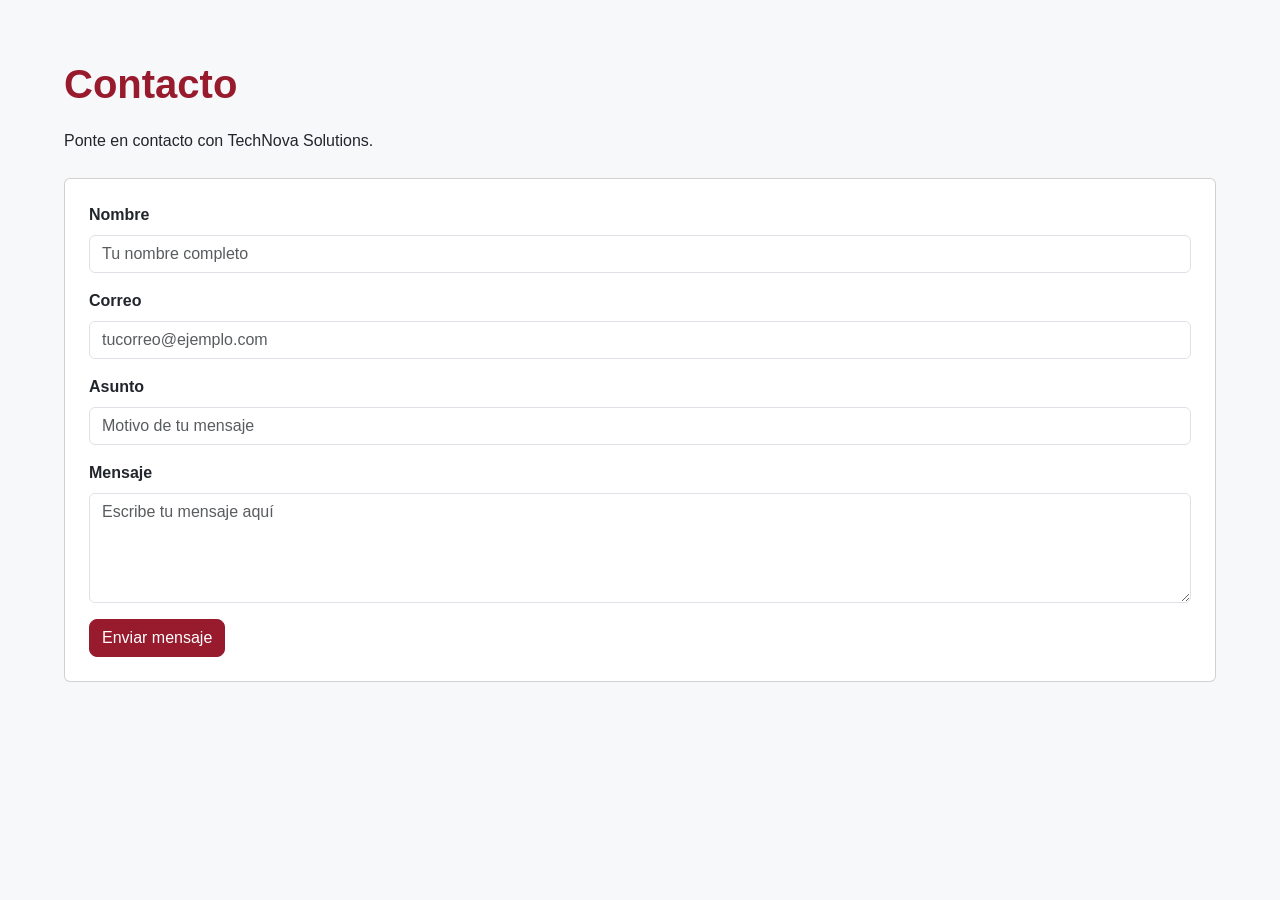
==== contacto.html @ 4f4bbd81 "feat(validacion): agrega listener base al formulario de contacto" ====
<!DOCTYPE html>
<html lang="es">

<head>
    <meta charset="UTF-8">
    <meta name="viewport" content="width=device-width, initial-scale=1.0">

    <title>Contacto | TechNova Solutions</title>

    <!-- Bootstrap CSS -->
    <link
        href="https://cdn.jsdelivr.net/npm/bootstrap@5.3.3/dist/css/bootstrap.min.css"
        rel="stylesheet"
    >

    <!-- CSS del proyecto -->
    <link rel="stylesheet" href="css/styles.css">
</head>

<body>

    <!-- =========================================
         NAVBAR - INTEGRANTE 1
    ========================================== -->
    <header>
        <!-- Navbar común del proyecto -->
    </header>


    <main>

        <!-- =========================================
             CONTACTO - INTEGRANTE 5
        ========================================== -->
        <section class="section">

            <div class="container-team">

                <h1 class="section-title">
                    Contacto
                </h1>

                <p>
                    Ponte en contacto con TechNova Solutions.
                </p>

               <div class="card p-4 mt-4">
    <form id="form-contacto">

        <div class="mb-3">
            <label for="nombre" class="form-label">Nombre</label>
            <input type="text" class="form-control" id="nombre" name="nombre" placeholder="Tu nombre completo" required>
        </div>

        <div class="mb-3">
            <label for="correo" class="form-label">Correo</label>
<input type="email" class="form-control" id="correo" name="correo" placeholder="tucorreo@ejemplo.com" required>
        </div>

        <div class="mb-3">
            <label for="asunto" class="form-label">Asunto</label>
           <input type="text" class="form-control" id="asunto" name="asunto" placeholder="Motivo de tu mensaje" required>
        </div>

        <div class="mb-3">
            <label for="mensaje" class="form-label">Mensaje</label>
            <textarea class="form-control" id="mensaje" name="mensaje" rows="4" placeholder="Escribe tu mensaje aquí" required></textarea>
        </div>

        <div id="contacto-feedback" class="mb-3"></div>

        <button type="submit" class="btn btn-primary">Enviar mensaje</button>

    </form>
</div>


               <script>
document.getElementById('form-contacto').addEventListener('submit', function (e) {
    e.preventDefault();

    const nombre = document.getElementById('nombre').value.trim();
    const correo = document.getElementById('correo').value.trim();
    const asunto = document.getElementById('asunto').value.trim();
    const mensaje = document.getElementById('mensaje').value.trim();
    const feedback = document.getElementById('contacto-feedback');
});
</script>

            </div>

        </section>

    </main>


    <!-- =========================================
         FOOTER - INTEGRANTE 1
    ========================================== -->
    <footer>
        <!-- Footer común del proyecto -->
    </footer>


    <!-- Bootstrap JavaScript -->
    <script
        src="https://cdn.jsdelivr.net/npm/bootstrap@5.3.3/dist/js/bootstrap.bundle.min.js">
    </script>

    <!-- JavaScript del proyecto -->
    <script src="js/main.js"></script>

</body>

</html>
---- css/styles.css ----
/* =========================================
   TECHNOVA SOLUTIONS
   ESTILOS GENERALES DEL PROYECTO
========================================= */

:root {
  --color-primary: #971a2d;
  --color-secondary: #244779;
  --color-success: #278c57;
  --color-accent: #d98a00;
  --color-text: #22252b;
  --color-bg: #f7f8fa;
  --color-white: #ffffff;
  --color-border: #e5e7eb;
}

/* =========================================
   CONFIGURACIÓN GENERAL
========================================= */

* {
  box-sizing: border-box;
}

html {
  scroll-behavior: smooth;
}

body {
  margin: 0;
  padding: 0;
  font-family: Arial, Helvetica, sans-serif;
  color: var(--color-text);
  background-color: var(--color-bg);
}

/* =========================================
   TEXTOS
========================================= */

h1,
h2,
h3,
h4,
h5,
h6 {
  font-family: Arial, Helvetica, sans-serif;
  font-weight: 700;
}

p {
  line-height: 1.6;
}

.section-title {
  color: var(--color-primary);
  font-weight: 700;
  margin-bottom: 20px;
}

/* =========================================
   BOTONES
========================================= */

.btn-team {
  display: inline-block;
  background-color: var(--color-secondary);
  color: var(--color-white);
  border: none;
  border-radius: 8px;
  padding: 10px 18px;
  text-decoration: none;
  cursor: pointer;
  transition: 0.3s ease;
}

.btn-team:hover {
  background-color: var(--color-primary);
  color: var(--color-white);
}

/* =========================================
   TARJETAS
========================================= */

.card-team {
  background-color: var(--color-white);
  border: 1px solid var(--color-border);
  border-radius: 12px;
  padding: 20px;
  box-shadow: 0 4px 14px rgba(0, 0, 0, 0.08);
  transition: 0.3s ease;
}

.card-team:hover {
  transform: translateY(-4px);
  box-shadow: 0 6px 18px rgba(0, 0, 0, 0.12);
}

/* =========================================
   CONTENEDORES
========================================= */

.section {
  padding: 60px 0;
}

.container-team {
  width: 90%;
  max-width: 1200px;
  margin: 0 auto;
}

/* =========================================
   INICIO - INTEGRANTE 1
========================================= */

/* =========================================
   NAVBAR Y FOOTER - INTEGRANTE 1
========================================= */

/* =========================================
   SERVICIOS - INTEGRANTE 2
========================================= */

.card-team h3 {
  color: var(--color-secondary);
  margin-bottom: 12px;
}

.card-team p {
  font-size: 15px;
  color: var(--color-text);
}

.card-team .btn-team {
  margin-top: 10px;
  font-size: 14px;
}

/* =========================================
   FILTRO DE SERVICIOS - INTEGRANTE 2
========================================= */

/* =========================================
   SOLUCIONES - INTEGRANTE 3
========================================= */

/* =========================================
   DETALLE DE SOLUCIÓN - INTEGRANTE 3
========================================= */

/* =========================================
   NOSOTROS - INTEGRANTE 4
========================================= */

/* =========================================
   EQUIPO - INTEGRANTE 4
========================================= */

/* ===== CONTACTO - INTEGRANTE 5 ===== */
#form-contacto .form-label {
    font-weight: 600;
    color: var(--color-text);
}

#form-contacto .form-control:focus {
    border-color: var(--color-secondary);
    box-shadow: 0 0 0 0.2rem rgba(36, 71, 121, 0.25);
}

#form-contacto .btn-primary {
    background-color: var(--color-primary);
    border-color: var(--color-primary);
    border-radius: 8px;
}
@media (max-width: 576px) {
    #form-contacto {
        padding: 0.5rem;
    }
}

/* =========================================
   VALIDACIÓN DE CONTACTO - INTEGRANTE 5
========================================= */

/* =========================================
   FAQ - INTEGRANTE 6
========================================= */
.faq-section {
    padding: 60px 0;
}

.faq-intro {
    margin-bottom: 30px;
    color: var(--color-text);
}

.faq-accordion {
    max-width: 900px;
    margin: 0 auto;
}

.faq-accordion .accordion-item {
    border: 1px solid var(--color-border);
    border-radius: 12px;
    margin-bottom: 15px;
    overflow: hidden;
    background-color: var(--color-white);
    box-shadow: 0 4px 14px rgba(0, 0, 0, 0.08);
}

.faq-accordion .accordion-button {
    font-weight: 700;
    color: var(--color-secondary);
    background-color: var(--color-white);
}

.faq-accordion .accordion-button:not(.collapsed) {
    color: var(--color-white);
    background-color: var(--color-primary);
    box-shadow: none;
}

.faq-accordion .accordion-button:focus {
    box-shadow: none;
    border-color: transparent;
}

.faq-accordion .accordion-body {
    color: var(--color-text);
    background-color: var(--color-white);
    line-height: 1.6;
}

/* =========================================
   TESTIMONIOS - INTEGRANTE 6
========================================= */

/* =========================================
   RESPONSIVE GENERAL
========================================= */

@media (max-width: 768px) {
  .section {
    padding: 40px 0;
  }

  .container-team {
    width: 94%;
  }
}
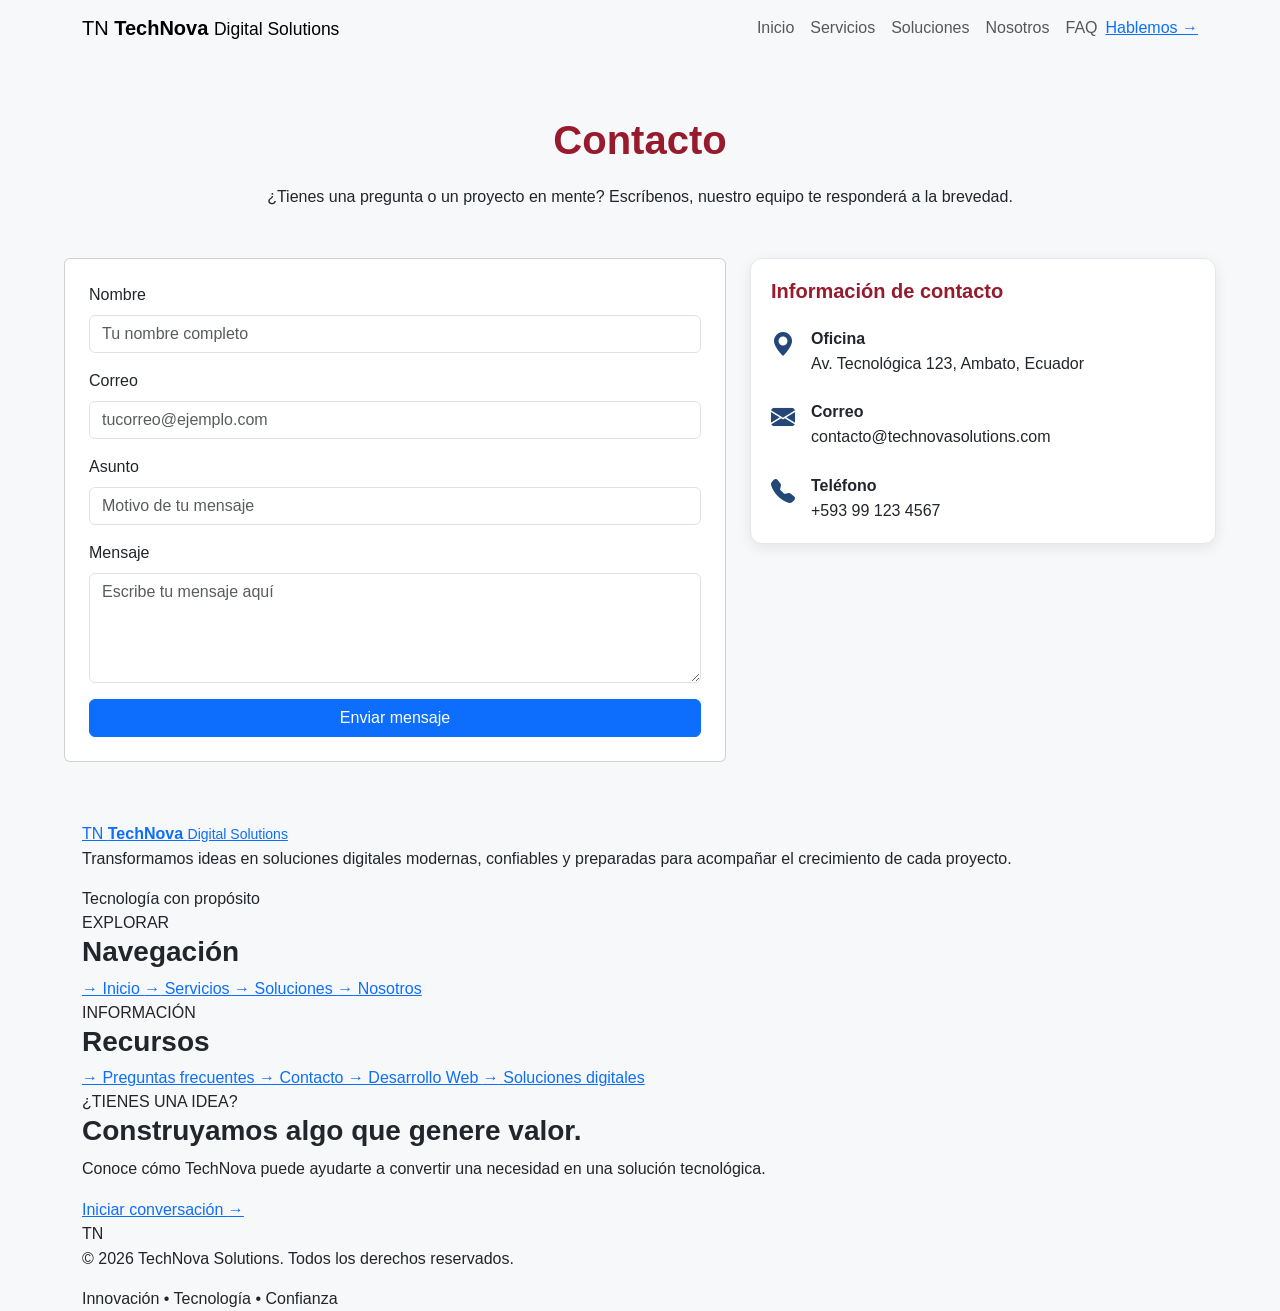
==== commit c443f5eb: "style(contacto): mejora el diseno con layout de dos columnas e informacion de contacto" ====
--- a/contacto.html
+++ b/contacto.html
@@ -15,6 +15,7 @@
 
     <!-- CSS del proyecto -->
     <link rel="stylesheet" href="css/styles.css">
+    <!-- Bootstrap Icons --> <link rel="stylesheet" href="https://cdn.jsdelivr.net/npm/bootstrap-icons@1.11.3/font/bootstrap-icons.css">
 </head>
 
 <body>
@@ -36,46 +37,81 @@
 
             <div class="container-team">
 
-                <h1 class="section-title">
+                <h1 class="section-title text-center">
                     Contacto
                 </h1>
 
-                <p>
-                    Ponte en contacto con TechNova Solutions.
+                <p class="text-center mb-5">
+                    ¿Tienes una pregunta o un proyecto en mente? Escríbenos, nuestro equipo te responderá a la brevedad.
                 </p>
 
-               <div class="card p-4 mt-4">
-    <form id="form-contacto">
+                <div class="row g-4 align-items-start">
 
-        <div class="mb-3">
-            <label for="nombre" class="form-label">Nombre</label>
-            <input type="text" class="form-control" id="nombre" name="nombre" placeholder="Tu nombre completo" required>
-        </div>
+                    <div class="col-lg-7">
+                        <div class="card p-4">
+                            <form id="form-contacto" novalidate>
 
-        <div class="mb-3">
-            <label for="correo" class="form-label">Correo</label>
-<input type="email" class="form-control" id="correo" name="correo" placeholder="tucorreo@ejemplo.com" required>
-        </div>
+                                <div class="mb-3">
+                                    <label for="nombre" class="form-label">Nombre</label>
+                                    <input type="text" class="form-control" id="nombre" name="nombre" placeholder="Tu nombre completo" required>
+                                </div>
 
-        <div class="mb-3">
-            <label for="asunto" class="form-label">Asunto</label>
-           <input type="text" class="form-control" id="asunto" name="asunto" placeholder="Motivo de tu mensaje" required>
-        </div>
+                                <div class="mb-3">
+                                    <label for="correo" class="form-label">Correo</label>
+                                    <input type="email" class="form-control" id="correo" name="correo" placeholder="tucorreo@ejemplo.com" required>
+                                </div>
 
-        <div class="mb-3">
-            <label for="mensaje" class="form-label">Mensaje</label>
-            <textarea class="form-control" id="mensaje" name="mensaje" rows="4" placeholder="Escribe tu mensaje aquí" required></textarea>
-        </div>
+                                <div class="mb-3">
+                                    <label for="asunto" class="form-label">Asunto</label>
+                                    <input type="text" class="form-control" id="asunto" name="asunto" placeholder="Motivo de tu mensaje" required>
+                                </div>
 
-        <div id="contacto-feedback" class="mb-3"></div>
+                                <div class="mb-3">
+                                    <label for="mensaje" class="form-label">Mensaje</label>
+                                    <textarea class="form-control" id="mensaje" name="mensaje" rows="4" placeholder="Escribe tu mensaje aquí" required></textarea>
+                                </div>
 
-        <button type="submit" class="btn btn-primary">Enviar mensaje</button>
+                                <div id="contacto-feedback" class="mb-3"></div>
 
-    </form>
-</div>
+                                <button type="submit" class="btn btn-primary w-100">Enviar mensaje</button>
 
+                            </form>
+                        </div>
+                    </div>
 
-               <script>
+                    <div class="col-lg-5">
+                        <div class="card-team h-100">
+                            <h5 class="mb-4" style="color: var(--color-primary);">Información de contacto</h5>
+
+                            <div class="d-flex align-items-start mb-4">
+                                <i class="bi bi-geo-alt-fill fs-4 me-3" style="color: var(--color-secondary);"></i>
+                                <div>
+                                    <strong>Oficina</strong>
+                                    <p class="mb-0">Av. Tecnológica 123, Ambato, Ecuador</p>
+                                </div>
+                            </div>
+
+                            <div class="d-flex align-items-start mb-4">
+                                <i class="bi bi-envelope-fill fs-4 me-3" style="color: var(--color-secondary);"></i>
+                                <div>
+                                    <strong>Correo</strong>
+                                    <p class="mb-0">contacto@technovasolutions.com</p>
+                                </div>
+                            </div>
+
+                            <div class="d-flex align-items-start">
+                                <i class="bi bi-telephone-fill fs-4 me-3" style="color: var(--color-secondary);"></i>
+                                <div>
+                                    <strong>Teléfono</strong>
+                                    <p class="mb-0">+593 99 123 4567</p>
+                                </div>
+                            </div>
+                        </div>
+                    </div>
+
+                </div>
+
+                <script>
 document.getElementById('form-contacto').addEventListener('submit', function (e) {
     e.preventDefault();
 
@@ -84,6 +120,18 @@
     const asunto = document.getElementById('asunto').value.trim();
     const mensaje = document.getElementById('mensaje').value.trim();
     const feedback = document.getElementById('contacto-feedback');
+        if (!nombre || !correo || !asunto || !mensaje) {
+        feedback.innerHTML = '<div class="alert alert-danger">Por favor completa todos los campos.</div>';
+        return;
+    }
+        const regexCorreo = /^[^\s@]+@[^\s@]+\.[^\s@]+$/;
+
+    if (!regexCorreo.test(correo)) {
+        feedback.innerHTML = '<div class="alert alert-danger">Por favor ingresa un correo válido.</div>';
+        return;
+    }
+        feedback.innerHTML = '<div class="alert alert-success">Tu mensaje fue enviado correctamente.</div>';
+    this.reset();
 });
 </script>
 
--- a/css/styles.css
+++ b/css/styles.css
@@ -4,14 +4,14 @@
 ========================================= */
 
 :root {
-  --color-primary: #971a2d;
-  --color-secondary: #244779;
-  --color-success: #278c57;
-  --color-accent: #d98a00;
-  --color-text: #22252b;
-  --color-bg: #f7f8fa;
-  --color-white: #ffffff;
-  --color-border: #e5e7eb;
+    --color-primary: #971A2D;
+    --color-secondary: #244779;
+    --color-success: #278C57;
+    --color-accent: #D98A00;
+    --color-text: #22252B;
+    --color-bg: #F7F8FA;
+    --color-white: #FFFFFF;
+    --color-border: #E5E7EB;
 }
 
 /* =========================================
@@ -19,19 +19,19 @@
 ========================================= */
 
 * {
-  box-sizing: border-box;
+    box-sizing: border-box;
 }
 
 html {
-  scroll-behavior: smooth;
+    scroll-behavior: smooth;
 }
 
 body {
-  margin: 0;
-  padding: 0;
-  font-family: Arial, Helvetica, sans-serif;
-  color: var(--color-text);
-  background-color: var(--color-bg);
+    margin: 0;
+    padding: 0;
+    font-family: Arial, Helvetica, sans-serif;
+    color: var(--color-text);
+    background-color: var(--color-bg);
 }
 
 /* =========================================
@@ -44,18 +44,18 @@
 h4,
 h5,
 h6 {
-  font-family: Arial, Helvetica, sans-serif;
-  font-weight: 700;
+    font-family: Arial, Helvetica, sans-serif;
+    font-weight: 700;
 }
 
 p {
-  line-height: 1.6;
+    line-height: 1.6;
 }
 
 .section-title {
-  color: var(--color-primary);
-  font-weight: 700;
-  margin-bottom: 20px;
+    color: var(--color-primary);
+    font-weight: 700;
+    margin-bottom: 20px;
 }
 
 /* =========================================
@@ -63,20 +63,20 @@
 ========================================= */
 
 .btn-team {
-  display: inline-block;
-  background-color: var(--color-secondary);
-  color: var(--color-white);
-  border: none;
-  border-radius: 8px;
-  padding: 10px 18px;
-  text-decoration: none;
-  cursor: pointer;
-  transition: 0.3s ease;
+    display: inline-block;
+    background-color: var(--color-secondary);
+    color: var(--color-white);
+    border: none;
+    border-radius: 8px;
+    padding: 10px 18px;
+    text-decoration: none;
+    cursor: pointer;
+    transition: 0.3s ease;
 }
 
 .btn-team:hover {
-  background-color: var(--color-primary);
-  color: var(--color-white);
+    background-color: var(--color-primary);
+    color: var(--color-white);
 }
 
 /* =========================================
@@ -84,169 +84,120 @@
 ========================================= */
 
 .card-team {
-  background-color: var(--color-white);
-  border: 1px solid var(--color-border);
-  border-radius: 12px;
-  padding: 20px;
-  box-shadow: 0 4px 14px rgba(0, 0, 0, 0.08);
-  transition: 0.3s ease;
-}
-
-.card-team:hover {
-  transform: translateY(-4px);
-  box-shadow: 0 6px 18px rgba(0, 0, 0, 0.12);
-}
-
-/* =========================================
-   CONTENEDORES
-========================================= */
-
-.section {
-  padding: 60px 0;
-}
-
-.container-team {
-  width: 90%;
-  max-width: 1200px;
-  margin: 0 auto;
-}
-
-/* =========================================
-   INICIO - INTEGRANTE 1
-========================================= */
-
-/* =========================================
-   NAVBAR Y FOOTER - INTEGRANTE 1
-========================================= */
-
-/* =========================================
-   SERVICIOS - INTEGRANTE 2
-========================================= */
-
-.card-team h3 {
-  color: var(--color-secondary);
-  margin-bottom: 12px;
-}
-
-.card-team p {
-  font-size: 15px;
-  color: var(--color-text);
-}
-
-.card-team .btn-team {
-  margin-top: 10px;
-  font-size: 14px;
-}
-
-/* =========================================
-   FILTRO DE SERVICIOS - INTEGRANTE 2
-========================================= */
-
-/* =========================================
-   SOLUCIONES - INTEGRANTE 3
-========================================= */
-
-/* =========================================
-   DETALLE DE SOLUCIÓN - INTEGRANTE 3
-========================================= */
-
-/* =========================================
-   NOSOTROS - INTEGRANTE 4
-========================================= */
-
-/* =========================================
-   EQUIPO - INTEGRANTE 4
-========================================= */
-
-/* ===== CONTACTO - INTEGRANTE 5 ===== */
-#form-contacto .form-label {
-    font-weight: 600;
-    color: var(--color-text);
-}
-
-#form-contacto .form-control:focus {
-    border-color: var(--color-secondary);
-    box-shadow: 0 0 0 0.2rem rgba(36, 71, 121, 0.25);
-}
-
-#form-contacto .btn-primary {
-    background-color: var(--color-primary);
-    border-color: var(--color-primary);
-    border-radius: 8px;
-}
-@media (max-width: 576px) {
-    #form-contacto {
-        padding: 0.5rem;
-    }
-}
-
-/* =========================================
-   VALIDACIÓN DE CONTACTO - INTEGRANTE 5
-========================================= */
-
-/* =========================================
-   FAQ - INTEGRANTE 6
-========================================= */
-.faq-section {
-    padding: 60px 0;
-}
-
-.faq-intro {
-    margin-bottom: 30px;
-    color: var(--color-text);
-}
-
-.faq-accordion {
-    max-width: 900px;
-    margin: 0 auto;
-}
-
-.faq-accordion .accordion-item {
+    background-color: var(--color-white);
     border: 1px solid var(--color-border);
     border-radius: 12px;
-    margin-bottom: 15px;
-    overflow: hidden;
-    background-color: var(--color-white);
+    padding: 20px;
     box-shadow: 0 4px 14px rgba(0, 0, 0, 0.08);
-}
-
-.faq-accordion .accordion-button {
-    font-weight: 700;
-    color: var(--color-secondary);
-    background-color: var(--color-white);
-}
-
-.faq-accordion .accordion-button:not(.collapsed) {
-    color: var(--color-white);
-    background-color: var(--color-primary);
-    box-shadow: none;
-}
-
-.faq-accordion .accordion-button:focus {
-    box-shadow: none;
-    border-color: transparent;
-}
-
-.faq-accordion .accordion-body {
-    color: var(--color-text);
-    background-color: var(--color-white);
-    line-height: 1.6;
-}
+    transition: 0.3s ease;
+}
+
+.card-team:hover {
+    transform: translateY(-4px);
+    box-shadow: 0 6px 18px rgba(0, 0, 0, 0.12);
+}
+
+/* =========================================
+   CONTENEDORES
+========================================= */
+
+.section {
+    padding: 60px 0;
+}
+
+.container-team {
+    width: 90%;
+    max-width: 1200px;
+    margin: 0 auto;
+}
+
+/* =========================================
+   INICIO - INTEGRANTE 1
+========================================= */
+
+
+/* =========================================
+   NAVBAR Y FOOTER - INTEGRANTE 1
+========================================= */
+
+
+/* =========================================
+   SERVICIOS - INTEGRANTE 2
+========================================= */
+
+
+/* =========================================
+   FILTRO DE SERVICIOS - INTEGRANTE 2
+========================================= */
+
+
+/* =========================================
+   SOLUCIONES - INTEGRANTE 3
+========================================= */
+.btn-team:hover {
+    opacity: 0.85;
+    transform: translateY(-2px);
+    transition: 0.2s ease;
+}
+
+
+@media (max-width: 576px) {
+    .card-team {
+        text-align: center;
+    }
+}
+.section-title + p {
+    margin-bottom: 30px;
+}
+
+
+
+/* =========================================
+   DETALLE DE SOLUCIÓN - INTEGRANTE 3
+========================================= */
+
+
+/* =========================================
+   NOSOTROS - INTEGRANTE 4
+========================================= */
+
+
+/* =========================================
+   EQUIPO - INTEGRANTE 4
+========================================= */
+
+
+/* =========================================
+   CONTACTO - INTEGRANTE 5
+========================================= */
+
+
+/* =========================================
+   VALIDACIÓN DE CONTACTO - INTEGRANTE 5
+========================================= */
+
+
+/* =========================================
+   FAQ - INTEGRANTE 6
+========================================= */
+
 
 /* =========================================
    TESTIMONIOS - INTEGRANTE 6
 ========================================= */
 
+
 /* =========================================
    RESPONSIVE GENERAL
 ========================================= */
 
 @media (max-width: 768px) {
-  .section {
-    padding: 40px 0;
-  }
-
-  .container-team {
-    width: 94%;
-  }
-}
+
+    .section {
+        padding: 40px 0;
+    }
+
+    .container-team {
+        width: 94%;
+    }
+}
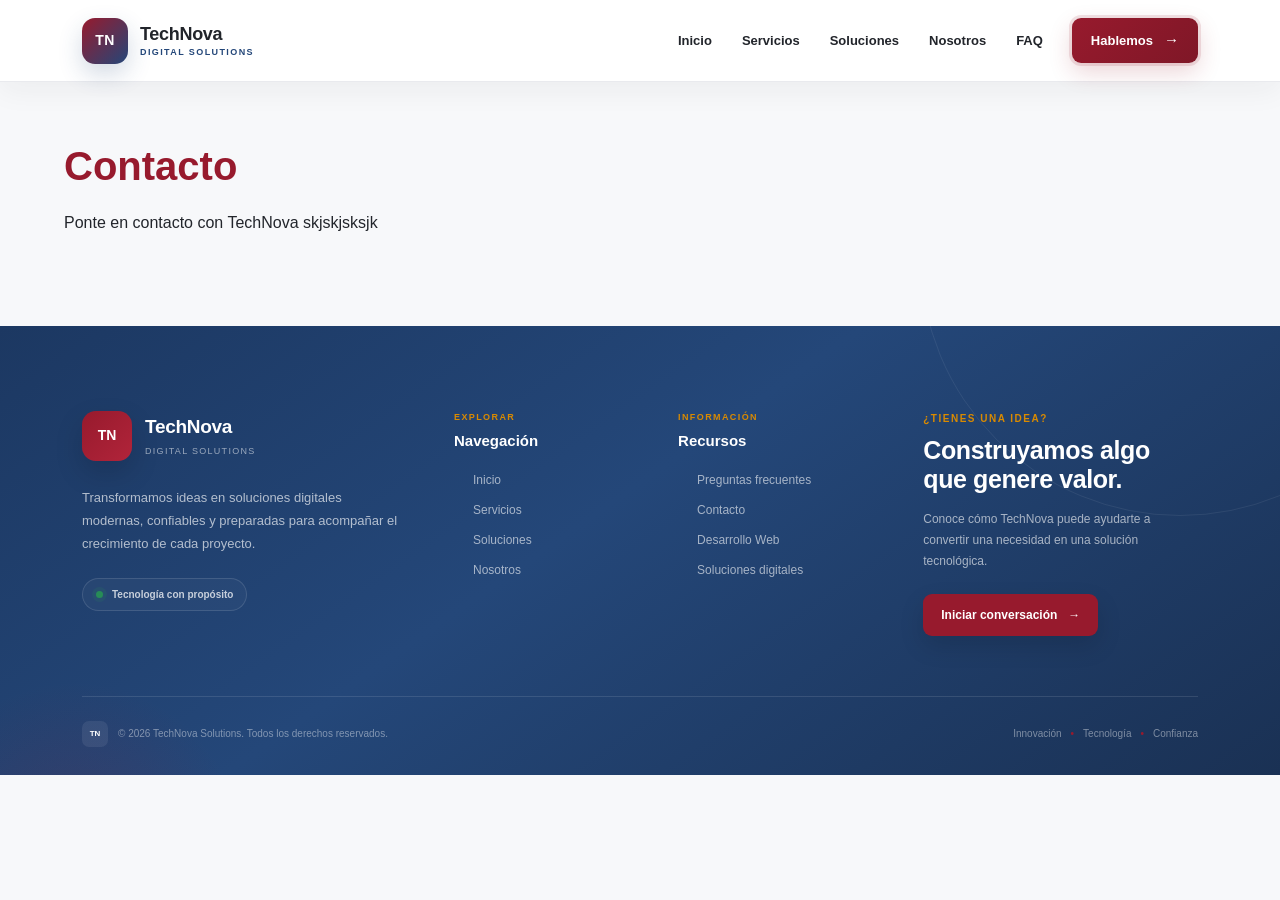
==== commit 03df9c45: "test(repo): agrega cambio temporal para validar proteccion de main" ====
--- a/contacto.html
+++ b/contacto.html
@@ -15,7 +15,6 @@
 
     <!-- CSS del proyecto -->
     <link rel="stylesheet" href="css/styles.css">
-    <!-- Bootstrap Icons --> <link rel="stylesheet" href="https://cdn.jsdelivr.net/npm/bootstrap-icons@1.11.3/font/bootstrap-icons.css">
 </head>
 
 <body>
@@ -37,103 +36,24 @@
 
             <div class="container-team">
 
-                <h1 class="section-title text-center">
+                <h1 class="section-title">
                     Contacto
                 </h1>
 
-                <p class="text-center mb-5">
-                    ¿Tienes una pregunta o un proyecto en mente? Escríbenos, nuestro equipo te responderá a la brevedad.
+                <p>
+                    Ponte en contacto con TechNova skjskjsksjk
                 </p>
 
-                <div class="row g-4 align-items-start">
+                <!--
+                    feature/contacto
+                    Aquí se desarrollará el formulario.
+                -->
 
-                    <div class="col-lg-7">
-                        <div class="card p-4">
-                            <form id="form-contacto" novalidate>
 
-                                <div class="mb-3">
-                                    <label for="nombre" class="form-label">Nombre</label>
-                                    <input type="text" class="form-control" id="nombre" name="nombre" placeholder="Tu nombre completo" required>
-                                </div>
-
-                                <div class="mb-3">
-                                    <label for="correo" class="form-label">Correo</label>
-                                    <input type="email" class="form-control" id="correo" name="correo" placeholder="tucorreo@ejemplo.com" required>
-                                </div>
-
-                                <div class="mb-3">
-                                    <label for="asunto" class="form-label">Asunto</label>
-                                    <input type="text" class="form-control" id="asunto" name="asunto" placeholder="Motivo de tu mensaje" required>
-                                </div>
-
-                                <div class="mb-3">
-                                    <label for="mensaje" class="form-label">Mensaje</label>
-                                    <textarea class="form-control" id="mensaje" name="mensaje" rows="4" placeholder="Escribe tu mensaje aquí" required></textarea>
-                                </div>
-
-                                <div id="contacto-feedback" class="mb-3"></div>
-
-                                <button type="submit" class="btn btn-primary w-100">Enviar mensaje</button>
-
-                            </form>
-                        </div>
-                    </div>
-
-                    <div class="col-lg-5">
-                        <div class="card-team h-100">
-                            <h5 class="mb-4" style="color: var(--color-primary);">Información de contacto</h5>
-
-                            <div class="d-flex align-items-start mb-4">
-                                <i class="bi bi-geo-alt-fill fs-4 me-3" style="color: var(--color-secondary);"></i>
-                                <div>
-                                    <strong>Oficina</strong>
-                                    <p class="mb-0">Av. Tecnológica 123, Ambato, Ecuador</p>
-                                </div>
-                            </div>
-
-                            <div class="d-flex align-items-start mb-4">
-                                <i class="bi bi-envelope-fill fs-4 me-3" style="color: var(--color-secondary);"></i>
-                                <div>
-                                    <strong>Correo</strong>
-                                    <p class="mb-0">contacto@technovasolutions.com</p>
-                                </div>
-                            </div>
-
-                            <div class="d-flex align-items-start">
-                                <i class="bi bi-telephone-fill fs-4 me-3" style="color: var(--color-secondary);"></i>
-                                <div>
-                                    <strong>Teléfono</strong>
-                                    <p class="mb-0">+593 99 123 4567</p>
-                                </div>
-                            </div>
-                        </div>
-                    </div>
-
-                </div>
-
-                <script>
-document.getElementById('form-contacto').addEventListener('submit', function (e) {
-    e.preventDefault();
-
-    const nombre = document.getElementById('nombre').value.trim();
-    const correo = document.getElementById('correo').value.trim();
-    const asunto = document.getElementById('asunto').value.trim();
-    const mensaje = document.getElementById('mensaje').value.trim();
-    const feedback = document.getElementById('contacto-feedback');
-        if (!nombre || !correo || !asunto || !mensaje) {
-        feedback.innerHTML = '<div class="alert alert-danger">Por favor completa todos los campos.</div>';
-        return;
-    }
-        const regexCorreo = /^[^\s@]+@[^\s@]+\.[^\s@]+$/;
-
-    if (!regexCorreo.test(correo)) {
-        feedback.innerHTML = '<div class="alert alert-danger">Por favor ingresa un correo válido.</div>';
-        return;
-    }
-        feedback.innerHTML = '<div class="alert alert-success">Tu mensaje fue enviado correctamente.</div>';
-    this.reset();
-});
-</script>
+                <!--
+                    feature/validacion-contacto
+                    Aquí se implementarán las validaciones.
+                -->
 
             </div>
 
@@ -160,4 +80,4 @@
 
 </body>
 
-</html>+</html>
--- a/css/styles.css
+++ b/css/styles.css
@@ -4,14 +4,14 @@
 ========================================= */
 
 :root {
-    --color-primary: #971A2D;
-    --color-secondary: #244779;
-    --color-success: #278C57;
-    --color-accent: #D98A00;
-    --color-text: #22252B;
-    --color-bg: #F7F8FA;
-    --color-white: #FFFFFF;
-    --color-border: #E5E7EB;
+  --color-primary: #971a2d;
+  --color-secondary: #244779;
+  --color-success: #278c57;
+  --color-accent: #d98a00;
+  --color-text: #22252b;
+  --color-bg: #f7f8fa;
+  --color-white: #ffffff;
+  --color-border: #e5e7eb;
 }
 
 /* =========================================
@@ -19,19 +19,19 @@
 ========================================= */
 
 * {
-    box-sizing: border-box;
+  box-sizing: border-box;
 }
 
 html {
-    scroll-behavior: smooth;
+  scroll-behavior: smooth;
 }
 
 body {
-    margin: 0;
-    padding: 0;
-    font-family: Arial, Helvetica, sans-serif;
-    color: var(--color-text);
-    background-color: var(--color-bg);
+  margin: 0;
+  padding: 0;
+  font-family: Arial, Helvetica, sans-serif;
+  color: var(--color-text);
+  background-color: var(--color-bg);
 }
 
 /* =========================================
@@ -44,18 +44,18 @@
 h4,
 h5,
 h6 {
-    font-family: Arial, Helvetica, sans-serif;
-    font-weight: 700;
+  font-family: Arial, Helvetica, sans-serif;
+  font-weight: 700;
 }
 
 p {
-    line-height: 1.6;
+  line-height: 1.6;
 }
 
 .section-title {
-    color: var(--color-primary);
-    font-weight: 700;
-    margin-bottom: 20px;
+  color: var(--color-primary);
+  font-weight: 700;
+  margin-bottom: 20px;
 }
 
 /* =========================================
@@ -63,20 +63,20 @@
 ========================================= */
 
 .btn-team {
-    display: inline-block;
-    background-color: var(--color-secondary);
-    color: var(--color-white);
-    border: none;
-    border-radius: 8px;
-    padding: 10px 18px;
-    text-decoration: none;
-    cursor: pointer;
-    transition: 0.3s ease;
+  display: inline-block;
+  background-color: var(--color-secondary);
+  color: var(--color-white);
+  border: none;
+  border-radius: 8px;
+  padding: 10px 18px;
+  text-decoration: none;
+  cursor: pointer;
+  transition: 0.3s ease;
 }
 
 .btn-team:hover {
-    background-color: var(--color-primary);
-    color: var(--color-white);
+  background-color: var(--color-primary);
+  color: var(--color-white);
 }
 
 /* =========================================
@@ -84,17 +84,17 @@
 ========================================= */
 
 .card-team {
-    background-color: var(--color-white);
-    border: 1px solid var(--color-border);
-    border-radius: 12px;
-    padding: 20px;
-    box-shadow: 0 4px 14px rgba(0, 0, 0, 0.08);
-    transition: 0.3s ease;
+  background-color: var(--color-white);
+  border: 1px solid var(--color-border);
+  border-radius: 12px;
+  padding: 20px;
+  box-shadow: 0 4px 14px rgba(0, 0, 0, 0.08);
+  transition: 0.3s ease;
 }
 
 .card-team:hover {
-    transform: translateY(-4px);
-    box-shadow: 0 6px 18px rgba(0, 0, 0, 0.12);
+  transform: translateY(-4px);
+  box-shadow: 0 6px 18px rgba(0, 0, 0, 0.12);
 }
 
 /* =========================================
@@ -102,102 +102,2740 @@
 ========================================= */
 
 .section {
-    padding: 60px 0;
+  padding: 60px 0;
 }
 
 .container-team {
-    width: 90%;
-    max-width: 1200px;
-    margin: 0 auto;
+  width: 90%;
+  max-width: 1200px;
+  margin: 0 auto;
 }
 
 /* =========================================
    INICIO - INTEGRANTE 1
 ========================================= */
-
+.hero-home {
+  position: relative;
+  overflow: hidden;
+
+  min-height: 92vh;
+
+  display: flex;
+  align-items: center;
+
+  background:
+    radial-gradient(
+      circle at 82% 18%,
+      rgba(36, 71, 121, 0.13),
+      transparent 30%
+    ),
+    radial-gradient(
+      circle at 12% 90%,
+      rgba(151, 26, 45, 0.08),
+      transparent 30%
+    ),
+    var(--color-bg);
+}
+
+.hero-row {
+  min-height: 82vh;
+}
+
+/* GRID DECORATIVO */
+
+.hero-grid-decoration {
+  position: absolute;
+  inset: 0;
+
+  opacity: 0.25;
+
+  background-image:
+    linear-gradient(rgba(36, 71, 121, 0.04) 1px, transparent 1px),
+    linear-gradient(90deg, rgba(36, 71, 121, 0.04) 1px, transparent 1px);
+
+  background-size: 55px 55px;
+
+  mask-image: linear-gradient(to right, transparent, black 50%, transparent);
+
+  pointer-events: none;
+}
+
+/* HERO CONTENT */
+
+.hero-content {
+  position: relative;
+  z-index: 5;
+}
+
+.hero-badge {
+  display: inline-flex;
+  align-items: center;
+  gap: 10px;
+
+  margin-bottom: 28px;
+  padding: 9px 16px;
+
+  border: 1px solid rgba(151, 26, 45, 0.17);
+  border-radius: 999px;
+
+  color: var(--color-primary);
+  background-color: rgba(151, 26, 45, 0.055);
+
+  font-size: 13px;
+  font-weight: 700;
+}
+
+.hero-badge-dot {
+  width: 7px;
+  height: 7px;
+
+  border-radius: 50%;
+
+  background-color: var(--color-primary);
+
+  box-shadow: 0 0 0 5px rgba(151, 26, 45, 0.08);
+}
+
+.hero-title {
+  max-width: 700px;
+
+  margin-bottom: 27px;
+
+  color: var(--color-text);
+
+  font-size: clamp(45px, 5.2vw, 73px);
+  font-weight: 800;
+
+  line-height: 1.02;
+  letter-spacing: -2.5px;
+}
+
+.hero-highlight {
+  position: relative;
+
+  display: inline;
+
+  color: var(--color-primary);
+}
+
+.hero-description {
+  max-width: 610px;
+
+  color: #626771;
+
+  font-size: 18px;
+  line-height: 1.8;
+}
+
+/* BOTONES HERO */
+
+.hero-actions {
+  display: flex;
+  flex-wrap: wrap;
+  gap: 14px;
+
+  margin-top: 34px;
+}
+
+.hero-primary-action {
+  display: inline-flex;
+  align-items: center;
+  gap: 13px;
+
+  padding: 14px 24px;
+
+  font-weight: 700;
+
+  box-shadow: 0 13px 30px rgba(36, 71, 121, 0.19);
+}
+
+.hero-primary-action span {
+  transition: transform 0.25s ease;
+}
+
+.hero-primary-action:hover span {
+  transform: translateX(5px);
+}
+
+.hero-secondary-action {
+  display: inline-flex;
+  align-items: center;
+  justify-content: center;
+
+  padding: 13px 24px;
+
+  border: 2px solid var(--color-secondary);
+  border-radius: 8px;
+
+  color: var(--color-secondary);
+  background-color: rgba(255, 255, 255, 0.5);
+
+  text-decoration: none;
+  font-weight: 700;
+
+  transition: all 0.25s ease;
+}
+
+.hero-secondary-action:hover {
+  color: var(--color-white);
+  background-color: var(--color-secondary);
+
+  transform: translateY(-2px);
+}
+
+/* MÉTRICAS */
+
+.hero-metrics {
+  display: flex;
+
+  max-width: 650px;
+
+  margin-top: 50px;
+  padding-top: 27px;
+
+  border-top: 1px solid var(--color-border);
+}
+
+.hero-metric {
+  min-width: 130px;
+
+  margin-right: 28px;
+  padding-right: 28px;
+
+  border-right: 1px solid var(--color-border);
+}
+
+.hero-metric:last-child {
+  border-right: 0;
+}
+
+.hero-metric strong,
+.hero-metric span {
+  display: block;
+}
+
+.hero-metric strong {
+  color: var(--color-secondary);
+
+  font-size: 27px;
+  font-weight: 800;
+}
+
+.hero-metric span {
+  margin-top: 3px;
+
+  color: #787d86;
+
+  font-size: 12px;
+}
+
+/* ==========================================================
+   HERO VISUAL
+========================================================== */
+
+.hero-visual {
+  position: relative;
+
+  min-height: 580px;
+
+  display: flex;
+  align-items: center;
+  justify-content: center;
+}
+
+.visual-halo {
+  position: absolute;
+
+  border-radius: 50%;
+
+  pointer-events: none;
+}
+
+.visual-halo-one {
+  width: 440px;
+  height: 440px;
+
+  background: radial-gradient(circle, rgba(36, 71, 121, 0.11), transparent 68%);
+}
+
+.visual-halo-two {
+  width: 440px;
+  height: 440px;
+
+  border: 1px dashed rgba(151, 26, 45, 0.17);
+
+  transform: scale(1.12);
+}
+
+/* DASHBOARD */
+
+.digital-dashboard {
+  position: relative;
+  z-index: 3;
+
+  width: min(430px, 88%);
+
+  padding: 31px;
+
+  border: 1px solid rgba(229, 231, 235, 0.95);
+  border-radius: 26px;
+
+  background-color: rgba(255, 255, 255, 0.97);
+
+  box-shadow:
+    0 38px 90px rgba(34, 37, 43, 0.15),
+    0 8px 25px rgba(34, 37, 43, 0.05);
+
+  transition:
+    transform 0.35s ease,
+    box-shadow 0.35s ease;
+}
+
+.digital-dashboard:hover {
+  transform: translateY(-6px);
+
+  box-shadow: 0 45px 100px rgba(34, 37, 43, 0.17);
+}
+
+/* HEADER */
+
+.dashboard-header {
+  display: flex;
+  align-items: center;
+  justify-content: space-between;
+}
+
+.dashboard-brand {
+  display: flex;
+  align-items: center;
+  gap: 13px;
+}
+
+.dashboard-logo {
+  width: 55px;
+  height: 55px;
+
+  display: flex;
+  align-items: center;
+  justify-content: center;
+
+  border-radius: 15px;
+
+  color: var(--color-white);
+
+  background: linear-gradient(
+    135deg,
+    var(--color-primary),
+    var(--color-secondary)
+  );
+
+  box-shadow: 0 10px 25px rgba(36, 71, 121, 0.18);
+
+  font-weight: 800;
+}
+
+.dashboard-brand strong,
+.dashboard-brand small {
+  display: block;
+}
+
+.dashboard-brand strong {
+  color: var(--color-text);
+
+  font-size: 18px;
+}
+
+.dashboard-brand small {
+  margin-top: 2px;
+
+  color: #7a7f88;
+
+  font-size: 12px;
+}
+
+.dashboard-status {
+  display: flex;
+  align-items: center;
+  gap: 7px;
+
+  padding: 6px 11px;
+
+  border-radius: 999px;
+
+  color: var(--color-success);
+  background-color: rgba(39, 140, 87, 0.09);
+
+  font-size: 11px;
+  font-weight: 700;
+}
+
+.dashboard-status span {
+  width: 7px;
+  height: 7px;
+
+  border-radius: 50%;
+
+  background-color: var(--color-success);
+}
+
+.dashboard-divider {
+  height: 1px;
+
+  margin: 24px 0;
+
+  background-color: var(--color-border);
+}
+
+/* HEADING */
+
+.dashboard-heading {
+  margin-bottom: 20px;
+}
+
+.dashboard-heading span {
+  color: #81858d;
+
+  font-size: 10px;
+  font-weight: 800;
+
+  letter-spacing: 1.3px;
+}
+
+.dashboard-heading h3 {
+  max-width: 280px;
+
+  margin-top: 6px;
+  margin-bottom: 0;
+
+  color: var(--color-secondary);
+
+  font-size: 20px;
+  font-weight: 800;
+}
+
+/* SERVICES */
+
+.dashboard-services {
+  display: flex;
+  flex-direction: column;
+  gap: 11px;
+}
+
+.dashboard-service {
+  display: flex;
+  align-items: center;
+  gap: 13px;
+
+  padding: 14px;
+
+  border: 1px solid transparent;
+  border-radius: 13px;
+
+  background-color: var(--color-bg);
+
+  transition: all 0.25s ease;
+}
+
+.dashboard-service:hover {
+  border-color: rgba(36, 71, 121, 0.16);
+
+  background-color: var(--color-white);
+
+  transform: translateX(5px);
+}
+
+.dashboard-service-number {
+  min-width: 41px;
+  height: 41px;
+
+  display: flex;
+  align-items: center;
+  justify-content: center;
+
+  border-radius: 11px;
+
+  color: var(--color-white);
+  background-color: var(--color-secondary);
+
+  font-size: 11px;
+  font-weight: 800;
+}
+
+.dashboard-service-text {
+  flex: 1;
+}
+
+.dashboard-service-text strong,
+.dashboard-service-text span {
+  display: block;
+}
+
+.dashboard-service-text strong {
+  color: var(--color-text);
+
+  font-size: 14px;
+}
+
+.dashboard-service-text span {
+  margin-top: 2px;
+
+  color: #797e87;
+
+  font-size: 11px;
+}
+
+.dashboard-arrow {
+  color: var(--color-secondary);
+
+  font-size: 16px;
+
+  transition: transform 0.25s ease;
+}
+
+.dashboard-service:hover .dashboard-arrow {
+  transform: translate(3px, -3px);
+}
+
+/* PERFORMANCE */
+
+.dashboard-performance {
+  margin-top: 24px;
+  padding-top: 20px;
+
+  border-top: 1px solid var(--color-border);
+}
+
+.performance-top {
+  display: flex;
+  justify-content: space-between;
+  align-items: flex-end;
+
+  margin-bottom: 11px;
+}
+
+.performance-top span,
+.performance-top strong {
+  display: block;
+}
+
+.performance-top span {
+  color: #7a7f88;
+
+  font-size: 10px;
+}
+
+.performance-top div strong {
+  color: var(--color-text);
+
+  font-size: 12px;
+}
+
+.performance-value {
+  color: var(--color-primary);
+
+  font-size: 15px;
+}
+
+.performance-bar {
+  height: 7px;
+
+  overflow: hidden;
+
+  border-radius: 50px;
+
+  background-color: #e9ecf1;
+}
+
+.performance-bar span {
+  display: block;
+
+  width: 85%;
+  height: 100%;
+
+  border-radius: 50px;
+
+  background: linear-gradient(
+    90deg,
+    var(--color-primary),
+    var(--color-secondary)
+  );
+}
+
+/* ==========================================================
+   FLOATING CARDS
+========================================================== */
+
+.hero-floating-card {
+  position: absolute;
+  z-index: 5;
+
+  display: flex;
+  align-items: center;
+  gap: 11px;
+
+  padding: 13px 16px;
+
+  border: 1px solid var(--color-border);
+  border-radius: 14px;
+
+  background-color: rgba(255, 255, 255, 0.98);
+
+  box-shadow: 0 15px 38px rgba(34, 37, 43, 0.13);
+}
+
+.hero-floating-card strong,
+.hero-floating-card span,
+.hero-floating-card small {
+  display: block;
+}
+
+.hero-floating-card strong {
+  color: var(--color-secondary);
+
+  font-size: 12px;
+}
+
+.hero-floating-card small,
+.hero-floating-card > span:not(.floating-icon) {
+  color: #777c85;
+
+  font-size: 10px;
+}
+
+.floating-card-top {
+  top: 70px;
+  left: -20px;
+}
+
+.floating-card-right {
+  top: 55px;
+  right: -5px;
+
+  flex-direction: column;
+  align-items: flex-start;
+}
+
+.floating-card-bottom {
+  bottom: 70px;
+  left: 15px;
+}
+
+.floating-big-number {
+  color: var(--color-primary) !important;
+
+  font-size: 24px !important;
+}
+
+.floating-icon {
+  width: 37px;
+  height: 37px;
+
+  display: flex;
+  align-items: center;
+  justify-content: center;
+
+  border-radius: 10px;
+
+  font-weight: 800;
+}
+
+.floating-icon-red {
+  color: var(--color-white);
+  background-color: var(--color-primary);
+}
+
+.availability-dot {
+  width: 11px;
+  height: 11px;
+
+  border-radius: 50%;
+
+  background-color: var(--color-success);
+
+  box-shadow: 0 0 0 5px rgba(39, 140, 87, 0.1);
+}
+
+/* ==========================================================
+   BRAND STRIP
+========================================================== */
+
+.brand-strip {
+  padding: 20px 0;
+
+  border-top: 1px solid var(--color-border);
+  border-bottom: 1px solid var(--color-border);
+
+  background-color: var(--color-white);
+}
+
+.brand-strip-grid {
+  display: grid;
+  grid-template-columns: repeat(4, 1fr);
+}
+
+.brand-strip-item {
+  display: flex;
+  align-items: center;
+  justify-content: center;
+  gap: 10px;
+
+  padding: 11px 20px;
+
+  border-right: 1px solid var(--color-border);
+
+  color: var(--color-secondary);
+
+  font-size: 13px;
+  font-weight: 700;
+}
+
+.brand-strip-item:last-child {
+  border-right: 0;
+}
+
+.brand-strip-item span {
+  color: var(--color-primary);
+
+  font-size: 10px;
+  font-weight: 800;
+}
+
+/* ==========================================================
+   TEXTOS DE SECCIONES
+========================================================== */
+
+.section-kicker {
+  display: inline-block;
+
+  margin-bottom: 11px;
+
+  color: var(--color-primary);
+
+  font-size: 11px;
+  font-weight: 800;
+
+  letter-spacing: 1.7px;
+}
+
+.home-display-title {
+  max-width: 800px;
+
+  margin-bottom: 0;
+
+  color: var(--color-text);
+
+  font-size: clamp(32px, 4.5vw, 48px);
+  font-weight: 800;
+
+  line-height: 1.14;
+  letter-spacing: -1.3px;
+}
+
+.home-display-title span {
+  color: var(--color-primary);
+}
+
+.section-lead {
+  max-width: 630px;
+
+  color: #696e77;
+
+  font-size: 17px;
+  line-height: 1.75;
+}
+
+/* INTRODUCCIÓN */
+
+.home-introduction {
+  padding-top: 100px;
+  padding-bottom: 60px;
+
+  background-color: var(--color-bg);
+}
+
+/* ==========================================================
+   CAPABILITIES
+========================================================== */
+
+.home-capabilities {
+  padding-top: 35px;
+  padding-bottom: 100px;
+
+  background-color: var(--color-bg);
+}
+
+.premium-card {
+  position: relative;
+
+  height: 100%;
+
+  padding: 34px;
+
+  overflow: hidden;
+
+  border: 1px solid var(--color-border);
+  border-radius: 21px;
+
+  background-color: var(--color-white);
+
+  box-shadow: 0 8px 25px rgba(34, 37, 43, 0.045);
+
+  transition:
+    transform 0.3s ease,
+    box-shadow 0.3s ease,
+    border-color 0.3s ease;
+}
+
+.premium-card:hover {
+  transform: translateY(-8px);
+
+  border-color: rgba(36, 71, 121, 0.2);
+
+  box-shadow: 0 24px 50px rgba(34, 37, 43, 0.11);
+}
+
+.premium-card-featured {
+  border-color: rgba(151, 26, 45, 0.18);
+
+  background: linear-gradient(
+    145deg,
+    rgba(151, 26, 45, 0.035),
+    var(--color-white)
+  );
+}
+
+.premium-card-top {
+  display: flex;
+  justify-content: space-between;
+  align-items: center;
+
+  margin-bottom: 38px;
+}
+
+.premium-number {
+  color: var(--color-primary);
+
+  font-size: 11px;
+  font-weight: 800;
+}
+
+.premium-arrow {
+  width: 38px;
+  height: 38px;
+
+  display: flex;
+  align-items: center;
+  justify-content: center;
+
+  border-radius: 50%;
+
+  color: var(--color-secondary);
+  background-color: var(--color-bg);
+
+  transition: all 0.25s ease;
+}
+
+.premium-card:hover .premium-arrow {
+  color: var(--color-white);
+  background-color: var(--color-secondary);
+
+  transform: rotate(45deg);
+}
+
+.premium-icon {
+  width: 53px;
+  height: 53px;
+
+  margin-bottom: 26px;
+
+  display: flex;
+  align-items: center;
+  justify-content: center;
+
+  border-radius: 14px;
+
+  color: var(--color-white);
+  background-color: var(--color-secondary);
+
+  font-size: 15px;
+  font-weight: 800;
+}
+
+.premium-icon-featured {
+  background-color: var(--color-primary);
+}
+
+.premium-card h3 {
+  color: var(--color-secondary);
+
+  font-size: 22px;
+  font-weight: 800;
+}
+
+.premium-card p {
+  margin-bottom: 20px;
+
+  color: #696e77;
+
+  line-height: 1.75;
+}
+
+.premium-card-line {
+  width: 42px;
+  height: 3px;
+
+  border-radius: 99px;
+
+  background-color: var(--color-primary);
+
+  transition: width 0.3s ease;
+}
+
+.premium-card:hover .premium-card-line {
+  width: 100%;
+}
+
+/* ==========================================================
+   IMPACT
+========================================================== */
+
+.home-impact {
+  background-color: var(--color-white);
+}
+
+.impact-wrapper {
+  display: grid;
+  grid-template-columns: 1fr 1fr;
+  gap: 75px;
+
+  align-items: center;
+
+  padding: 75px;
+
+  border: 1px solid var(--color-border);
+  border-radius: 26px;
+
+  background: linear-gradient(
+    135deg,
+    rgba(36, 71, 121, 0.035),
+    rgba(151, 26, 45, 0.025)
+  );
+}
+
+.impact-content h2 {
+  max-width: 600px;
+
+  margin-bottom: 20px;
+
+  color: var(--color-text);
+
+  font-size: clamp(31px, 4vw, 44px);
+  font-weight: 800;
+
+  line-height: 1.13;
+}
+
+.impact-content p {
+  max-width: 600px;
+
+  color: #696e77;
+
+  line-height: 1.75;
+}
+
+.impact-link {
+  display: inline-flex;
+  gap: 10px;
+
+  margin-top: 16px;
+
+  color: var(--color-secondary);
+
+  text-decoration: none;
+  font-weight: 700;
+}
+
+.impact-link span {
+  transition: transform 0.25s ease;
+}
+
+.impact-link:hover span {
+  transform: translateX(5px);
+}
+
+.impact-data {
+  display: flex;
+  flex-direction: column;
+}
+
+.impact-data-card {
+  display: grid;
+  grid-template-columns: 45px 1fr;
+  column-gap: 18px;
+
+  padding: 23px 0;
+
+  border-bottom: 1px solid var(--color-border);
+}
+
+.impact-data-card:last-child {
+  border-bottom: 0;
+}
+
+.impact-data-number {
+  grid-row: span 2;
+
+  color: var(--color-primary);
+
+  font-size: 12px;
+  font-weight: 800;
+}
+
+.impact-data-card strong {
+  color: var(--color-secondary);
+
+  font-size: 17px;
+}
+
+.impact-data-card p {
+  margin: 4px 0 0;
+
+  color: #727780;
+
+  font-size: 13px;
+}
+
+/* ==========================================================
+   PROCESS
+========================================================== */
+
+.home-process {
+  background-color: var(--color-bg);
+}
+
+.home-section-heading {
+  max-width: 780px;
+
+  margin: 0 auto 65px;
+}
+
+.process-timeline {
+  display: grid;
+  grid-template-columns: repeat(3, 1fr);
+
+  border-top: 1px solid var(--color-border);
+}
+
+.timeline-step {
+  position: relative;
+
+  padding: 45px 40px 20px;
+
+  border-right: 1px solid var(--color-border);
+}
+
+.timeline-step:last-child {
+  border-right: 0;
+}
+
+.timeline-number {
+  position: absolute;
+  top: -21px;
+
+  width: 42px;
+  height: 42px;
+
+  display: flex;
+  align-items: center;
+  justify-content: center;
+
+  border: 5px solid var(--color-bg);
+  border-radius: 50%;
+
+  color: var(--color-white);
+  background-color: var(--color-secondary);
+
+  font-size: 11px;
+  font-weight: 800;
+}
+
+.timeline-content span {
+  color: var(--color-primary);
+
+  font-size: 10px;
+  font-weight: 800;
+
+  letter-spacing: 1.5px;
+}
+
+.timeline-content h3 {
+  margin-top: 8px;
+
+  color: var(--color-text);
+
+  font-size: 22px;
+}
+
+.timeline-content p {
+  color: #6d727b;
+
+  line-height: 1.7;
+}
+
+/* ==========================================================
+   VALUES
+========================================================== */
+
+.home-values {
+  background-color: var(--color-white);
+}
+
+.values-grid {
+  display: grid;
+  grid-template-columns: repeat(2, 1fr);
+
+  gap: 15px;
+}
+
+.value-premium {
+  display: flex;
+  gap: 17px;
+
+  padding: 24px;
+
+  border: 1px solid var(--color-border);
+  border-radius: 16px;
+
+  background-color: var(--color-bg);
+
+  transition: all 0.25s ease;
+}
+
+.value-premium:hover {
+  border-color: rgba(36, 71, 121, 0.2);
+
+  background-color: var(--color-white);
+
+  transform: translateY(-4px);
+
+  box-shadow: 0 14px 30px rgba(34, 37, 43, 0.08);
+}
+
+.value-premium > span {
+  color: var(--color-primary);
+
+  font-size: 11px;
+  font-weight: 800;
+}
+
+.value-premium h3 {
+  color: var(--color-secondary);
+
+  font-size: 17px;
+}
+
+.value-premium p {
+  margin-bottom: 0;
+
+  color: #70757e;
+
+  font-size: 13px;
+  line-height: 1.6;
+}
+
+/* ==========================================================
+   FINAL CTA
+========================================================== */
+
+.home-final-cta {
+  background-color: var(--color-bg);
+}
+
+.final-cta-box {
+  position: relative;
+
+  overflow: hidden;
+
+  padding: 75px;
+
+  border-radius: 28px;
+
+  background: linear-gradient(135deg, var(--color-secondary), #192e50);
+
+  box-shadow: 0 28px 65px rgba(36, 71, 121, 0.2);
+}
+
+.final-cta-decoration {
+  position: absolute;
+
+  width: 500px;
+  height: 500px;
+
+  top: -260px;
+  right: -150px;
+
+  border: 1px solid rgba(255, 255, 255, 0.08);
+  border-radius: 50%;
+}
+
+.final-cta-content {
+  position: relative;
+  z-index: 2;
+
+  max-width: 760px;
+}
+
+.final-cta-content > span {
+  color: rgba(255, 255, 255, 0.6);
+
+  font-size: 11px;
+  font-weight: 800;
+
+  letter-spacing: 1.7px;
+}
+
+.final-cta-content h2 {
+  margin-top: 12px;
+  margin-bottom: 18px;
+
+  color: var(--color-white);
+
+  font-size: clamp(35px, 5vw, 52px);
+  font-weight: 800;
+
+  line-height: 1.08;
+  letter-spacing: -1px;
+}
+
+.final-cta-content p {
+  max-width: 650px;
+
+  color: rgba(255, 255, 255, 0.7);
+
+  font-size: 16px;
+  line-height: 1.7;
+}
+
+.final-cta-actions {
+  display: flex;
+  flex-wrap: wrap;
+  gap: 12px;
+
+  margin-top: 30px;
+}
+
+.final-cta-primary,
+.final-cta-secondary {
+  display: inline-flex;
+  align-items: center;
+  justify-content: center;
+
+  padding: 13px 22px;
+
+  border-radius: 8px;
+
+  text-decoration: none;
+  font-weight: 700;
+
+  transition: all 0.25s ease;
+}
+
+.final-cta-primary {
+  color: var(--color-white);
+  background-color: var(--color-primary);
+}
+
+.final-cta-primary:hover {
+  color: var(--color-white);
+
+  transform: translateY(-3px);
+}
+
+.final-cta-secondary {
+  gap: 10px;
+
+  color: var(--color-white);
+
+  border: 1px solid rgba(255, 255, 255, 0.4);
+}
+
+.final-cta-secondary:hover {
+  color: var(--color-secondary);
+  background-color: var(--color-white);
+}
+
+/* ==========================================================
+   RESPONSIVE PREMIUM HOME
+========================================================== */
+
+@media (max-width: 991px) {
+  .hero-row {
+    min-height: auto;
+
+    padding: 70px 0;
+  }
+
+  .hero-title {
+    font-size: 52px;
+  }
+
+  .hero-visual {
+    min-height: 540px;
+  }
+
+  .impact-wrapper {
+    grid-template-columns: 1fr;
+
+    gap: 45px;
+
+    padding: 50px;
+  }
+
+  .process-timeline {
+    grid-template-columns: 1fr;
+
+    border-top: 0;
+  }
+
+  .timeline-step {
+    padding: 20px 0 30px 70px;
+
+    border-right: 0;
+    border-bottom: 1px solid var(--color-border);
+  }
+
+  .timeline-number {
+    top: 18px;
+    left: 0;
+  }
+}
+
+@media (max-width: 768px) {
+  .brand-strip-grid {
+    grid-template-columns: repeat(2, 1fr);
+  }
+
+  .brand-strip-item:nth-child(2) {
+    border-right: 0;
+  }
+
+  .values-grid {
+    grid-template-columns: 1fr;
+  }
+}
+
+@media (max-width: 576px) {
+  .hero-title {
+    font-size: 39px;
+
+    letter-spacing: -1.2px;
+  }
+
+  .hero-description {
+    font-size: 16px;
+  }
+
+  .hero-actions {
+    flex-direction: column;
+  }
+
+  .hero-actions a {
+    width: 100%;
+  }
+
+  .hero-metrics {
+    justify-content: space-between;
+  }
+
+  .hero-metric {
+    min-width: auto;
+
+    margin-right: 10px;
+    padding-right: 10px;
+  }
+
+  .hero-metric strong {
+    font-size: 21px;
+  }
+
+  .hero-metric span {
+    font-size: 10px;
+  }
+
+  .hero-visual {
+    min-height: 470px;
+  }
+
+  .digital-dashboard {
+    width: 94%;
+
+    padding: 22px;
+  }
+
+  .floating-card-top,
+  .floating-card-bottom {
+    display: none;
+  }
+
+  .floating-card-right {
+    top: 15px;
+    right: 0;
+  }
+
+  .brand-strip-grid {
+    grid-template-columns: 1fr;
+  }
+
+  .brand-strip-item {
+    justify-content: flex-start;
+
+    border-right: 0;
+    border-bottom: 1px solid var(--color-border);
+  }
+
+  .impact-wrapper {
+    padding: 32px 24px;
+  }
+
+  .premium-card {
+    padding: 27px;
+  }
+
+  .final-cta-box {
+    padding: 45px 28px;
+  }
+
+  .final-cta-actions {
+    flex-direction: column;
+  }
+
+  .final-cta-actions a {
+    width: 100%;
+  }
+}
 
 /* =========================================
    NAVBAR Y FOOTER - INTEGRANTE 1
 ========================================= */
 
+/* ==========================================================
+   NAVBAR GLOBAL - INTEGRANTE 1
+   Rama: feature/navbar-footer
+========================================================== */
+
+/* ==========================================================
+   NAVBAR GLOBAL - INTEGRANTE 1
+   Rama: feature/navbar-footer
+========================================================== */
+
+.site-header {
+  position: relative;
+  z-index: 1050;
+}
+
+.site-navbar {
+  position: sticky;
+  top: 0;
+  z-index: 1040;
+
+  min-height: 82px;
+
+  padding: 11px 0;
+
+  border-bottom: 1px solid rgba(229, 231, 235, 0.85);
+
+  background-color: rgba(255, 255, 255, 0.96);
+
+  box-shadow: 0 8px 30px rgba(34, 37, 43, 0.055);
+}
+
+/* ==========================================================
+   MARCA
+========================================================== */
+
+.site-brand {
+  display: flex;
+  align-items: center;
+
+  gap: 12px;
+
+  margin: 0;
+
+  text-decoration: none;
+}
+
+.site-brand-logo {
+  position: relative;
+
+  width: 46px;
+  height: 46px;
+
+  display: flex;
+  align-items: center;
+  justify-content: center;
+
+  border-radius: 13px;
+
+  color: var(--color-white);
+
+  background: linear-gradient(
+    135deg,
+    var(--color-primary),
+    var(--color-secondary)
+  );
+
+  box-shadow: 0 10px 25px rgba(36, 71, 121, 0.2);
+
+  font-size: 14px;
+  font-weight: 800;
+
+  letter-spacing: 0.4px;
+
+  transition:
+    transform 0.3s ease,
+    box-shadow 0.3s ease;
+}
+
+.site-brand:hover .site-brand-logo {
+  transform: translateY(-2px) rotate(-2deg);
+
+  box-shadow: 0 14px 28px rgba(36, 71, 121, 0.23);
+}
+
+.site-brand-text {
+  display: flex;
+  flex-direction: column;
+
+  line-height: 1;
+}
+
+.site-brand-text strong {
+  color: var(--color-text);
+
+  font-size: 18px;
+  font-weight: 800;
+
+  letter-spacing: -0.3px;
+}
+
+.site-brand-text small {
+  margin-top: 5px;
+
+  color: var(--color-secondary);
+
+  font-size: 9px;
+  font-weight: 700;
+
+  letter-spacing: 1.4px;
+  text-transform: uppercase;
+}
+
+/* ==========================================================
+   NAVEGACIÓN
+========================================================== */
+
+.site-nav {
+  gap: 2px;
+}
+
+.site-nav-link {
+  position: relative;
+
+  padding: 11px 14px !important;
+
+  border-radius: 8px;
+
+  color: var(--color-text) !important;
+
+  font-size: 13px;
+  font-weight: 600;
+
+  transition:
+    color 0.25s ease,
+    background-color 0.25s ease,
+    transform 0.25s ease;
+}
+
+.site-nav-link:hover {
+  color: var(--color-primary) !important;
+
+  background-color: rgba(151, 26, 45, 0.045);
+
+  transform: translateY(-1px);
+}
+
+/* INDICADOR ACTIVO */
+
+.site-nav-link.active {
+  color: var(--color-primary) !important;
+
+  font-weight: 700;
+
+  background-color: rgba(151, 26, 45, 0.055);
+}
+
+.site-nav-link.active::after {
+  content: "";
+
+  position: absolute;
+
+  left: 14px;
+  right: 14px;
+  bottom: 4px;
+
+  height: 2px;
+
+  border-radius: 50px;
+
+  background: linear-gradient(
+    90deg,
+    var(--color-primary),
+    var(--color-secondary)
+  );
+}
+
+/* ==========================================================
+   BOTÓN CONTACTO
+========================================================== */
+
+.site-nav-contact {
+  margin-left: 13px;
+}
+
+.site-nav-button {
+  display: inline-flex;
+  align-items: center;
+  justify-content: center;
+
+  gap: 11px;
+
+  padding: 11px 19px;
+
+  border-radius: 9px;
+
+  color: var(--color-white);
+
+  background: linear-gradient(135deg, var(--color-primary), #7f1727);
+
+  text-decoration: none;
+
+  font-size: 13px;
+  font-weight: 700;
+
+  box-shadow: 0 9px 23px rgba(151, 26, 45, 0.19);
+
+  transition:
+    transform 0.25s ease,
+    box-shadow 0.25s ease,
+    background-color 0.25s ease;
+}
+
+.site-nav-button:hover {
+  color: var(--color-white);
+
+  transform: translateY(-3px);
+
+  box-shadow: 0 15px 30px rgba(151, 26, 45, 0.25);
+}
+
+.site-nav-button.active {
+  outline: 3px solid rgba(151, 26, 45, 0.12);
+}
+
+.site-nav-button-arrow {
+  font-size: 15px;
+
+  transition: transform 0.25s ease;
+}
+
+.site-nav-button:hover .site-nav-button-arrow {
+  transform: translateX(4px);
+}
+
+/* ==========================================================
+   HAMBURGUESA
+========================================================== */
+
+.site-navbar-toggler {
+  padding: 7px 9px;
+
+  border: 1px solid var(--color-border);
+
+  border-radius: 9px;
+
+  background-color: var(--color-bg);
+}
+
+.site-navbar-toggler:focus {
+  box-shadow: 0 0 0 3px rgba(36, 71, 121, 0.1);
+}
+
+/* =========================================
+   PÁGINA ACTIVA
+========================================= */
+
+.site-nav-link.active {
+  color: var(--color-primary) !important;
+
+  font-weight: 700;
+}
+
+.site-nav-link.active::after {
+  content: "";
+
+  position: absolute;
+
+  left: 13px;
+  right: 13px;
+  bottom: 3px;
+
+  height: 2px;
+
+  border-radius: 50px;
+
+  background-color: var(--color-primary);
+}
+
+/* ==========================================================
+   FOOTER GLOBAL - INTEGRANTE 1
+========================================================== */
+
+.site-footer {
+  position: relative;
+
+  overflow: hidden;
+
+  padding: 85px 0 28px;
+
+  color: var(--color-white);
+
+  background: linear-gradient(
+    145deg,
+    #1c3862,
+    var(--color-secondary) 45%,
+    #1a3154
+  );
+}
+
+/* ==========================================================
+   DECORACIONES
+========================================================== */
+
+.footer-decoration {
+  position: absolute;
+
+  border-radius: 50%;
+
+  pointer-events: none;
+}
+
+.footer-decoration-one {
+  width: 520px;
+  height: 520px;
+
+  top: -330px;
+  right: -160px;
+
+  border: 1px solid rgba(255, 255, 255, 0.07);
+}
+
+.footer-decoration-two {
+  width: 350px;
+  height: 350px;
+
+  bottom: -250px;
+  left: -100px;
+
+  background: radial-gradient(circle, rgba(151, 26, 45, 0.18), transparent 68%);
+}
+
+/* ==========================================================
+   CONTENIDO PRINCIPAL
+========================================================== */
+
+.site-footer-main {
+  position: relative;
+  z-index: 2;
+
+  display: grid;
+
+  grid-template-columns:
+    1.5fr
+    0.8fr
+    0.9fr
+    1.3fr;
+
+  gap: 55px;
+
+  padding-bottom: 60px;
+}
+
+/* ==========================================================
+   MARCA FOOTER
+========================================================== */
+
+.footer-brand {
+  display: inline-flex;
+  align-items: center;
+
+  gap: 13px;
+
+  color: var(--color-white);
+
+  text-decoration: none;
+}
+
+.footer-brand:hover {
+  color: var(--color-white);
+}
+
+.footer-brand-logo {
+  width: 50px;
+  height: 50px;
+
+  display: flex;
+  align-items: center;
+  justify-content: center;
+
+  border-radius: 14px;
+
+  color: var(--color-white);
+
+  background: linear-gradient(135deg, var(--color-primary), #b1243a);
+
+  box-shadow: 0 12px 28px rgba(0, 0, 0, 0.15);
+
+  font-size: 14px;
+  font-weight: 800;
+}
+
+.footer-brand-text strong,
+.footer-brand-text small {
+  display: block;
+}
+
+.footer-brand-text strong {
+  color: var(--color-white);
+
+  font-size: 19px;
+  font-weight: 800;
+
+  letter-spacing: -0.3px;
+}
+
+.footer-brand-text small {
+  margin-top: 4px;
+
+  color: rgba(255, 255, 255, 0.55);
+
+  font-size: 9px;
+
+  letter-spacing: 1.3px;
+  text-transform: uppercase;
+}
+
+.footer-description {
+  max-width: 340px;
+
+  margin: 25px 0 22px;
+
+  color: rgba(255, 255, 255, 0.66);
+
+  font-size: 13px;
+  line-height: 1.8;
+}
+
+/* MENSAJE DE MARCA */
+
+.footer-brand-message {
+  display: inline-flex;
+  align-items: center;
+
+  gap: 9px;
+
+  padding: 8px 13px;
+
+  border: 1px solid rgba(255, 255, 255, 0.12);
+
+  border-radius: 999px;
+
+  color: rgba(255, 255, 255, 0.74);
+
+  background: rgba(255, 255, 255, 0.03);
+
+  font-size: 10px;
+  font-weight: 700;
+}
+
+.footer-brand-dot {
+  width: 7px;
+  height: 7px;
+
+  border-radius: 50%;
+
+  background: var(--color-success);
+
+  box-shadow: 0 0 0 4px rgba(39, 140, 87, 0.14);
+}
+
+/* ==========================================================
+   COLUMNAS
+========================================================== */
+
+.footer-column {
+  display: flex;
+  flex-direction: column;
+  align-items: flex-start;
+}
+
+.footer-column-label {
+  margin-bottom: 8px;
+
+  color: var(--color-accent);
+
+  font-size: 9px;
+  font-weight: 800;
+
+  letter-spacing: 1.4px;
+}
+
+.footer-column h3 {
+  margin-bottom: 21px;
+
+  color: var(--color-white);
+
+  font-size: 15px;
+  font-weight: 700;
+}
+
+.footer-column a {
+  display: inline-flex;
+  align-items: center;
+
+  gap: 7px;
+
+  margin-bottom: 12px;
+
+  color: rgba(255, 255, 255, 0.6);
+
+  text-decoration: none;
+
+  font-size: 12px;
+
+  transition:
+    color 0.25s ease,
+    transform 0.25s ease;
+}
+
+.footer-column a span {
+  color: var(--color-primary);
+
+  opacity: 0;
+
+  transform: translateX(-4px);
+
+  transition:
+    opacity 0.25s ease,
+    transform 0.25s ease;
+}
+
+.footer-column a:hover {
+  color: var(--color-white);
+
+  transform: translateX(3px);
+}
+
+.footer-column a:hover span {
+  opacity: 1;
+
+  transform: translateX(0);
+}
+
+/* ==========================================================
+   CTA FOOTER
+========================================================== */
+
+.footer-small-title {
+  display: block;
+
+  margin-bottom: 10px;
+
+  color: var(--color-accent);
+
+  font-size: 10px;
+  font-weight: 800;
+
+  letter-spacing: 1.5px;
+}
+
+.footer-contact-column h3 {
+  max-width: 290px;
+
+  margin-bottom: 14px;
+
+  color: var(--color-white);
+
+  font-size: 25px;
+  font-weight: 800;
+
+  line-height: 1.18;
+  letter-spacing: -0.4px;
+}
+
+.footer-contact-column p {
+  max-width: 310px;
+
+  margin-bottom: 22px;
+
+  color: rgba(255, 255, 255, 0.61);
+
+  font-size: 12px;
+  line-height: 1.75;
+}
+
+.footer-contact-button {
+  display: inline-flex;
+  align-items: center;
+
+  gap: 11px;
+
+  padding: 12px 18px;
+
+  border-radius: 9px;
+
+  color: var(--color-white);
+
+  background: var(--color-primary);
+
+  text-decoration: none;
+
+  font-size: 12px;
+  font-weight: 700;
+
+  box-shadow: 0 10px 24px rgba(0, 0, 0, 0.13);
+
+  transition:
+    transform 0.25s ease,
+    background-color 0.25s ease,
+    box-shadow 0.25s ease;
+}
+
+.footer-contact-button:hover {
+  color: var(--color-secondary);
+
+  background: var(--color-white);
+
+  transform: translateY(-3px);
+
+  box-shadow: 0 14px 30px rgba(0, 0, 0, 0.17);
+}
+
+/* ==========================================================
+   PARTE INFERIOR
+========================================================== */
+
+.site-footer-bottom {
+  position: relative;
+  z-index: 2;
+
+  display: flex;
+  align-items: center;
+  justify-content: space-between;
+
+  gap: 25px;
+
+  padding-top: 24px;
+
+  border-top: 1px solid rgba(255, 255, 255, 0.11);
+}
+
+.footer-copyright {
+  display: flex;
+  align-items: center;
+
+  gap: 10px;
+}
+
+.footer-mini-logo {
+  width: 26px;
+  height: 26px;
+
+  display: flex;
+  align-items: center;
+  justify-content: center;
+
+  border-radius: 7px;
+
+  color: var(--color-white);
+
+  background: rgba(255, 255, 255, 0.08);
+
+  font-size: 8px;
+  font-weight: 800;
+}
+
+.site-footer-bottom p {
+  margin: 0;
+
+  color: rgba(255, 255, 255, 0.43);
+
+  font-size: 10px;
+}
+
+.footer-bottom-values {
+  display: flex;
+  align-items: center;
+
+  gap: 9px;
+
+  color: rgba(255, 255, 255, 0.43);
+
+  font-size: 10px;
+}
+
+.footer-separator {
+  color: var(--color-primary);
+}
+
+/* ==========================================================
+   RESPONSIVE NAVBAR Y FOOTER
+========================================================== */
+
+@media (max-width: 991px) {
+  .site-navbar {
+    min-height: 72px;
+
+    padding: 9px 0;
+  }
+
+  .site-nav {
+    gap: 3px;
+
+    margin-top: 18px;
+
+    padding: 16px 0 10px;
+
+    border-top: 1px solid var(--color-border);
+  }
+
+  .site-nav-link {
+    padding: 11px 12px !important;
+  }
+
+  .site-nav-link.active::after {
+    display: none;
+  }
+
+  .site-nav-link.active {
+    background-color: rgba(151, 26, 45, 0.06);
+  }
+
+  .site-nav-contact {
+    margin: 10px 0 0;
+  }
+
+  .site-nav-button {
+    width: 100%;
+
+    justify-content: center;
+  }
+
+  .site-footer-main {
+    grid-template-columns: repeat(2, 1fr);
+
+    gap: 50px 40px;
+  }
+}
+
+@media (max-width: 576px) {
+  .site-navbar {
+    min-height: 68px;
+  }
+
+  .site-brand-logo {
+    width: 41px;
+    height: 41px;
+  }
+
+  .site-brand-text strong {
+    font-size: 16px;
+  }
+
+  .site-brand-text small {
+    font-size: 8px;
+  }
+
+  .site-footer {
+    padding: 60px 0 24px;
+  }
+
+  .site-footer-main {
+    grid-template-columns: 1fr;
+
+    gap: 40px;
+
+    padding-bottom: 45px;
+  }
+
+  .footer-description {
+    max-width: 100%;
+  }
+
+  .footer-contact-column h3 {
+    max-width: 100%;
+  }
+
+  .site-footer-bottom {
+    flex-direction: column;
+    align-items: flex-start;
+
+    gap: 15px;
+  }
+
+  .footer-bottom-values {
+    flex-wrap: wrap;
+  }
+}
 
 /* =========================================
    SERVICIOS - INTEGRANTE 2
 ========================================= */
 
+.card-team h3 {
+  color: var(--color-secondary);
+  margin-bottom: 12px;
+}
+
+.card-team p {
+  font-size: 15px;
+  color: var(--color-text);
+}
+
+.card-team .btn-team {
+  margin-top: 10px;
+  font-size: 14px;
+}
+.card-icon {
+  display: block;
+  font-size: 40px;
+  color: var(--color-primary);
+  margin-bottom: 12px;
+}
+.detalle-servicio-grid {
+  display: flex;
+  flex-wrap: wrap;
+  background-color: var(--color-white);
+  border-radius: 16px;
+  overflow: hidden;
+  box-shadow: 0 4px 14px rgba(0, 0, 0, 0.08);
+  margin-top: 20px;
+}
+
+.detalle-servicio-info {
+  flex: 1 1 380px;
+  padding: 40px;
+  display: flex;
+  flex-direction: column;
+  justify-content: center;
+}
+
+.detalle-servicio-lista {
+  margin: 16px 0 24px;
+  padding-left: 20px;
+}
+
+.detalle-servicio-lista li {
+  margin-bottom: 8px;
+}
+
+.detalle-servicio-imagen {
+  flex: 1 1 380px;
+  min-height: 320px;
+}
+
+.detalle-servicio-imagen img {
+  width: 100%;
+  height: 100%;
+  object-fit: cover;
+  display: block;
+}
+
+@media (max-width: 768px) {
+  .detalle-servicio-imagen {
+    min-height: 220px;
+  }
+}
 
 /* =========================================
    FILTRO DE SERVICIOS - INTEGRANTE 2
 ========================================= */
 
+.filtro-botones {
+  display: flex;
+  flex-wrap: wrap;
+  gap: 10px;
+}
+
+.filtro-btn.activo {
+  background-color: var(--color-primary);
+}
 
 /* =========================================
    SOLUCIONES - INTEGRANTE 3
 ========================================= */
 .btn-team:hover {
-    opacity: 0.85;
-    transform: translateY(-2px);
-    transition: 0.2s ease;
-}
-
+  opacity: 0.85;
+  transform: translateY(-2px);
+  transition: 0.2s ease;
+}
 
 @media (max-width: 576px) {
-    .card-team {
-        text-align: center;
-    }
+  .card-team {
+    text-align: center;
+  }
 }
 .section-title + p {
-    margin-bottom: 30px;
-}
-
-
+  margin-bottom: 30px;
+}
 
 /* =========================================
    DETALLE DE SOLUCIÓN - INTEGRANTE 3
 ========================================= */
 
-
 /* =========================================
    NOSOTROS - INTEGRANTE 4
 ========================================= */
 
-
 /* =========================================
    EQUIPO - INTEGRANTE 4
 ========================================= */
 
-
-/* =========================================
-   CONTACTO - INTEGRANTE 5
-========================================= */
-
+/* ===== CONTACTO - INTEGRANTE 5 ===== */
+#form-contacto .form-label {
+  font-weight: 600;
+  color: var(--color-text);
+}
+
+#form-contacto .form-control:focus {
+  border-color: var(--color-secondary);
+  box-shadow: 0 0 0 0.2rem rgba(36, 71, 121, 0.25);
+}
+
+#form-contacto .btn-primary {
+  background-color: var(--color-primary);
+  border-color: var(--color-primary);
+  border-radius: 8px;
+}
+#form-contacto .card,
+.card-team {
+  box-shadow: 0 4px 14px rgba(0, 0, 0, 0.06);
+}
+
+.card-team {
+  background-color: var(--color-white);
+  border-radius: 12px;
+  padding: 24px;
+}
+@media (max-width: 576px) {
+  #form-contacto {
+    padding: 0.5rem;
+  }
+}
 
 /* =========================================
    VALIDACIÓN DE CONTACTO - INTEGRANTE 5
 ========================================= */
 
-
 /* =========================================
    FAQ - INTEGRANTE 6
 ========================================= */
-
+.faq-section {
+  padding: 60px 0;
+}
+
+.faq-intro {
+  margin-bottom: 30px;
+  color: var(--color-text);
+}
+
+.faq-accordion {
+  max-width: 900px;
+  margin: 0 auto;
+}
+
+.faq-accordion .accordion-item {
+  border: 1px solid var(--color-border);
+  border-radius: 12px;
+  margin-bottom: 15px;
+  overflow: hidden;
+  background-color: var(--color-white);
+  box-shadow: 0 4px 14px rgba(0, 0, 0, 0.08);
+}
+
+.faq-accordion .accordion-button {
+  font-weight: 700;
+  color: var(--color-secondary);
+  background-color: var(--color-white);
+}
+
+.faq-accordion .accordion-button:not(.collapsed) {
+  color: var(--color-white);
+  background-color: var(--color-primary);
+  box-shadow: none;
+}
+
+.faq-accordion .accordion-button:focus {
+  box-shadow: none;
+  border-color: transparent;
+}
+
+.faq-accordion .accordion-body {
+  color: var(--color-text);
+  background-color: var(--color-white);
+  line-height: 1.6;
+}
 
 /* =========================================
    TESTIMONIOS - INTEGRANTE 6
 ========================================= */
 
+.testimonios-section {
+  padding: 95px 0;
+  background-color: var(--color-bg);
+}
+
+.testimonios-intro {
+  margin-top: 18px;
+  margin-bottom: 45px;
+}
+
+.testimonios-card {
+  position: relative;
+
+  height: 100%;
+  min-height: 360px;
+
+  display: flex;
+  flex-direction: column;
+
+  padding: 32px;
+
+  border: 1px solid var(--color-border);
+  border-radius: 21px;
+
+  background-color: var(--color-white);
+
+  box-shadow: 0 8px 25px rgba(34, 37, 43, 0.045);
+
+  transition:
+    transform 0.3s ease,
+    box-shadow 0.3s ease,
+    border-color 0.3s ease;
+}
+
+.testimonios-card:hover {
+  transform: translateY(-8px);
+
+  border-color: rgba(36, 71, 121, 0.2);
+
+  box-shadow: 0 24px 50px rgba(34, 37, 43, 0.11);
+}
+
+.testimonios-card-top {
+  display: flex;
+  align-items: flex-start;
+  justify-content: space-between;
+
+  margin-bottom: 15px;
+}
+
+.testimonios-number {
+  color: var(--color-primary);
+
+  font-size: 11px;
+  font-weight: 800;
+
+  letter-spacing: 1px;
+}
+
+.testimonios-quote {
+  color: rgba(151, 26, 45, 0.12);
+
+  font-size: 58px;
+  font-weight: 800;
+
+  line-height: 0.8;
+}
+
+.testimonios-stars {
+  margin-bottom: 20px;
+
+  color: var(--color-accent);
+
+  font-size: 14px;
+  letter-spacing: 3px;
+}
+
+.testimonios-text {
+  flex: 1;
+
+  margin-bottom: 30px;
+
+  color: #696e77;
+
+  font-size: 15px;
+  line-height: 1.8;
+}
+
+.testimonios-client {
+  display: flex;
+  align-items: center;
+  gap: 14px;
+
+  padding-top: 22px;
+
+  border-top: 1px solid var(--color-border);
+}
+
+.testimonios-avatar {
+  width: 46px;
+  height: 46px;
+
+  flex-shrink: 0;
+
+  display: flex;
+  align-items: center;
+  justify-content: center;
+
+  border-radius: 13px;
+
+  color: var(--color-white);
+
+  background: linear-gradient(
+    135deg,
+    var(--color-secondary),
+    var(--color-primary)
+  );
+
+  font-size: 12px;
+  font-weight: 800;
+
+  box-shadow: 0 8px 20px rgba(36, 71, 121, 0.16);
+}
+
+.testimonios-client h3 {
+  margin: 0 0 4px;
+
+  color: var(--color-secondary);
+
+  font-size: 16px;
+  font-weight: 800;
+}
+
+.testimonios-client span {
+  color: #787d86;
+
+  font-size: 12px;
+}
+
+@media (max-width: 768px) {
+  .testimonios-section {
+    padding: 70px 0;
+  }
+
+  .testimonios-card {
+    min-height: auto;
+    padding: 27px;
+  }
+}
 
 /* =========================================
    RESPONSIVE GENERAL
 ========================================= */
 
 @media (max-width: 768px) {
-
-    .section {
-        padding: 40px 0;
-    }
-
-    .container-team {
-        width: 94%;
-    }
-}+  .section {
+    padding: 40px 0;
+  }
+
+  .container-team {
+    width: 94%;
+  }
+}
+
+/* =========================================
+   EQUIPO - FEATURE / SECCIÓN INTEGRANTES (6 INTEGRANTES)
+========================================= */
+
+.team-section {
+  position: relative;
+}
+
+.team-member-card {
+  position: relative;
+  background-color: var(--color-white);
+  border: 1px solid var(--color-border);
+  border-radius: 14px;
+  transition: all 0.35s cubic-bezier(0.165, 0.84, 0.44, 1);
+  overflow: hidden;
+  box-shadow: 0 4px 12px rgba(0, 0, 0, 0.04);
+}
+
+/* Accent top border on cards */
+.team-member-card::before {
+  content: "";
+  position: absolute;
+  top: 0;
+  left: 0;
+  right: 0;
+  height: 4px;
+  background: var(--color-secondary);
+  opacity: 0;
+  transition: opacity 0.35s ease;
+  z-index: 3;
+}
+
+.team-member-card:hover {
+  transform: translateY(-8px);
+  box-shadow: 0 16px 32px rgba(36, 71, 121, 0.14) !important;
+  border-color: rgba(36, 71, 121, 0.25);
+}
+
+.team-member-card:hover::before {
+  opacity: 1;
+}
+
+.team-img-box {
+  position: relative;
+  width: 100%;
+  height: 250px;
+  background-color: #eef1f6;
+  overflow: hidden;
+}
+
+.team-img-box img.team-img {
+  width: 100%;
+  height: 100%;
+  object-fit: cover;
+  filter: grayscale(100%);
+  transition:
+    filter 0.45s ease,
+    transform 0.45s ease;
+}
+
+.team-member-card:hover .team-img-box img.team-img {
+  filter: grayscale(0%);
+  transform: scale(1.05);
+}
+
+/* Subtle gradient overlay on image hover */
+.team-img-box::after {
+  content: "";
+  position: absolute;
+  inset: 0;
+  background: linear-gradient(
+    to top,
+    rgba(34, 37, 43, 0.4) 0%,
+    transparent 60%
+  );
+  opacity: 0;
+  transition: opacity 0.35s ease;
+}
+
+.team-member-card:hover .team-img-box::after {
+  opacity: 1;
+}
+
+/* Member ID badge on top left of image */
+.team-num-badge {
+  position: absolute;
+  top: 12px;
+  left: 12px;
+  z-index: 2;
+  background: rgba(34, 37, 43, 0.75);
+  backdrop-filter: blur(4px);
+  color: var(--color-white);
+  font-size: 0.72rem;
+  font-weight: 700;
+  padding: 4px 10px;
+  border-radius: 20px;
+  letter-spacing: 0.5px;
+}
+
+.team-card-title {
+  color: var(--color-text);
+  font-size: 1.15rem;
+  font-weight: 700;
+  margin-bottom: 6px;
+}
+
+/* High-contrast Role Badges */
+.role-badge {
+  display: inline-block;
+  padding: 5px 12px;
+  font-size: 0.78rem;
+  font-weight: 700;
+  border-radius: 50px;
+  letter-spacing: 0.3px;
+  text-transform: uppercase;
+}
+
+.role-badge-primary {
+  background-color: rgba(151, 26, 45, 0.1);
+  color: #801323;
+  border: 1px solid rgba(151, 26, 45, 0.25);
+}
+
+.role-badge-secondary {
+  background-color: rgba(36, 71, 121, 0.1);
+  color: #1a355c;
+  border: 1px solid rgba(36, 71, 121, 0.25);
+}
+
+/* Golden Accent Role Badge - High Contrast & High Legibility */
+.role-badge-accent {
+  background-color: rgba(217, 138, 0, 0.14);
+  color: #825200;
+  border: 1px solid rgba(217, 138, 0, 0.35);
+}
+
+.role-badge-success {
+  background-color: rgba(39, 140, 87, 0.1);
+  color: #175735;
+  border: 1px solid rgba(39, 140, 87, 0.25);
+}
+
+.team-card-desc {
+  color: #525866;
+  font-size: 0.88rem;
+  line-height: 1.55;
+}
+
+.team-social-icons {
+  display: flex;
+  justify-content: center;
+  gap: 10px;
+}
+
+.team-icon-btn {
+  display: inline-flex;
+  align-items: center;
+  justify-content: center;
+  width: 36px;
+  height: 36px;
+  border-radius: 50%;
+  border: 1px solid var(--color-border);
+  color: #4b5563;
+  background-color: var(--color-bg);
+  text-decoration: none;
+  font-size: 0.95rem;
+  transition: all 0.25s ease;
+}
+
+.team-icon-btn:hover {
+  background-color: var(--color-secondary);
+  color: var(--color-white);
+  border-color: var(--color-secondary);
+  transform: translateY(-3px);
+  box-shadow: 0 4px 10px rgba(36, 71, 121, 0.25);
+}
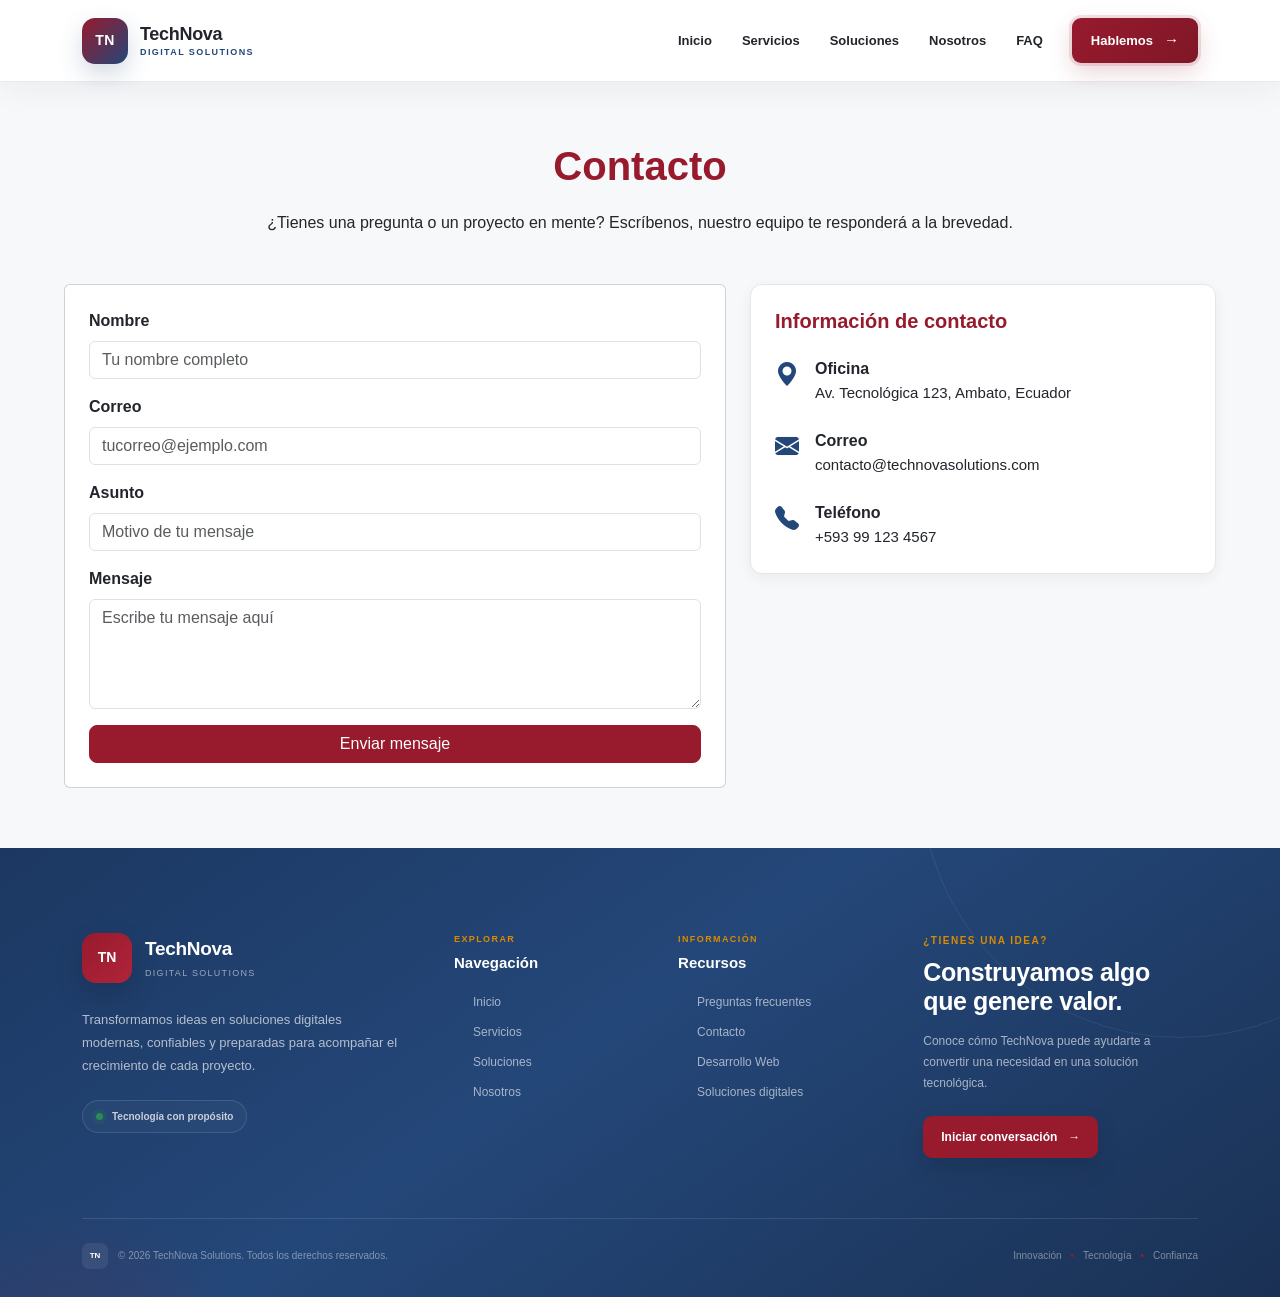
==== commit c93c9d52: "Merge pull request #21 from Alan77-bot/release/1.0.0 release: publica version 1.0.0 de TechNova Solu" ====
--- a/contacto.html
+++ b/contacto.html
@@ -15,6 +15,7 @@
 
     <!-- CSS del proyecto -->
     <link rel="stylesheet" href="css/styles.css">
+    <!-- Bootstrap Icons --> <link rel="stylesheet" href="https://cdn.jsdelivr.net/npm/bootstrap-icons@1.11.3/font/bootstrap-icons.css">
 </head>
 
 <body>
@@ -36,24 +37,103 @@
 
             <div class="container-team">
 
-                <h1 class="section-title">
+                <h1 class="section-title text-center">
                     Contacto
                 </h1>
 
-                <p>
-                    Ponte en contacto con TechNova skjskjsksjk
+                <p class="text-center mb-5">
+                    ¿Tienes una pregunta o un proyecto en mente? Escríbenos, nuestro equipo te responderá a la brevedad.
                 </p>
 
-                <!--
-                    feature/contacto
-                    Aquí se desarrollará el formulario.
-                -->
+                <div class="row g-4 align-items-start">
 
+                    <div class="col-lg-7">
+                        <div class="card p-4">
+                            <form id="form-contacto" novalidate>
 
-                <!--
-                    feature/validacion-contacto
-                    Aquí se implementarán las validaciones.
-                -->
+                                <div class="mb-3">
+                                    <label for="nombre" class="form-label">Nombre</label>
+                                    <input type="text" class="form-control" id="nombre" name="nombre" placeholder="Tu nombre completo" required>
+                                </div>
+
+                                <div class="mb-3">
+                                    <label for="correo" class="form-label">Correo</label>
+                                    <input type="email" class="form-control" id="correo" name="correo" placeholder="tucorreo@ejemplo.com" required>
+                                </div>
+
+                                <div class="mb-3">
+                                    <label for="asunto" class="form-label">Asunto</label>
+                                    <input type="text" class="form-control" id="asunto" name="asunto" placeholder="Motivo de tu mensaje" required>
+                                </div>
+
+                                <div class="mb-3">
+                                    <label for="mensaje" class="form-label">Mensaje</label>
+                                    <textarea class="form-control" id="mensaje" name="mensaje" rows="4" placeholder="Escribe tu mensaje aquí" required></textarea>
+                                </div>
+
+                                <div id="contacto-feedback" class="mb-3"></div>
+
+                                <button type="submit" class="btn btn-primary w-100">Enviar mensaje</button>
+
+                            </form>
+                        </div>
+                    </div>
+
+                    <div class="col-lg-5">
+                        <div class="card-team h-100">
+                            <h5 class="mb-4" style="color: var(--color-primary);">Información de contacto</h5>
+
+                            <div class="d-flex align-items-start mb-4">
+                                <i class="bi bi-geo-alt-fill fs-4 me-3" style="color: var(--color-secondary);"></i>
+                                <div>
+                                    <strong>Oficina</strong>
+                                    <p class="mb-0">Av. Tecnológica 123, Ambato, Ecuador</p>
+                                </div>
+                            </div>
+
+                            <div class="d-flex align-items-start mb-4">
+                                <i class="bi bi-envelope-fill fs-4 me-3" style="color: var(--color-secondary);"></i>
+                                <div>
+                                    <strong>Correo</strong>
+                                    <p class="mb-0">contacto@technovasolutions.com</p>
+                                </div>
+                            </div>
+
+                            <div class="d-flex align-items-start">
+                                <i class="bi bi-telephone-fill fs-4 me-3" style="color: var(--color-secondary);"></i>
+                                <div>
+                                    <strong>Teléfono</strong>
+                                    <p class="mb-0">+593 99 123 4567</p>
+                                </div>
+                            </div>
+                        </div>
+                    </div>
+
+                </div>
+
+                <script>
+document.getElementById('form-contacto').addEventListener('submit', function (e) {
+    e.preventDefault();
+
+    const nombre = document.getElementById('nombre').value.trim();
+    const correo = document.getElementById('correo').value.trim();
+    const asunto = document.getElementById('asunto').value.trim();
+    const mensaje = document.getElementById('mensaje').value.trim();
+    const feedback = document.getElementById('contacto-feedback');
+        if (!nombre || !correo || !asunto || !mensaje) {
+        feedback.innerHTML = '<div class="alert alert-danger">Por favor completa todos los campos.</div>';
+        return;
+    }
+        const regexCorreo = /^[^\s@]+@[^\s@]+\.[^\s@]+$/;
+
+    if (!regexCorreo.test(correo)) {
+        feedback.innerHTML = '<div class="alert alert-danger">Por favor ingresa un correo válido.</div>';
+        return;
+    }
+        feedback.innerHTML = '<div class="alert alert-success">Tu mensaje fue enviado correctamente.</div>';
+    this.reset();
+});
+</script>
 
             </div>
 
@@ -80,4 +160,4 @@
 
 </body>
 
-</html>
+</html>
--- a/css/styles.css
+++ b/css/styles.css
@@ -2399,8 +2399,34 @@
 }
 
 /* =========================================
-   DETALLE DE SOLUCIÓN - INTEGRANTE 3
+   DETALLE DE SOLUCIÓN - INTEGRANTE 3  
 ========================================= */
+#modalDetalle .modal-content {
+    border: none;
+    border-radius: 12px;
+}
+
+#modalDetalle .modal-header {
+    background-color: var(--color-primary);
+    color: var(--color-white);
+    border-bottom: none;
+}
+
+#modalDetalle .btn-close {
+    filter: invert(1);
+}
+
+#modalDetalle .modal-title {
+    font-weight: 700;
+}
+#modalDetalle .modal-body {
+    padding: 24px;
+}
+
+#modalDetalle .modal-footer {
+    border-top: none;
+    padding: 16px 24px 24px;
+}
 
 /* =========================================
    NOSOTROS - INTEGRANTE 4
